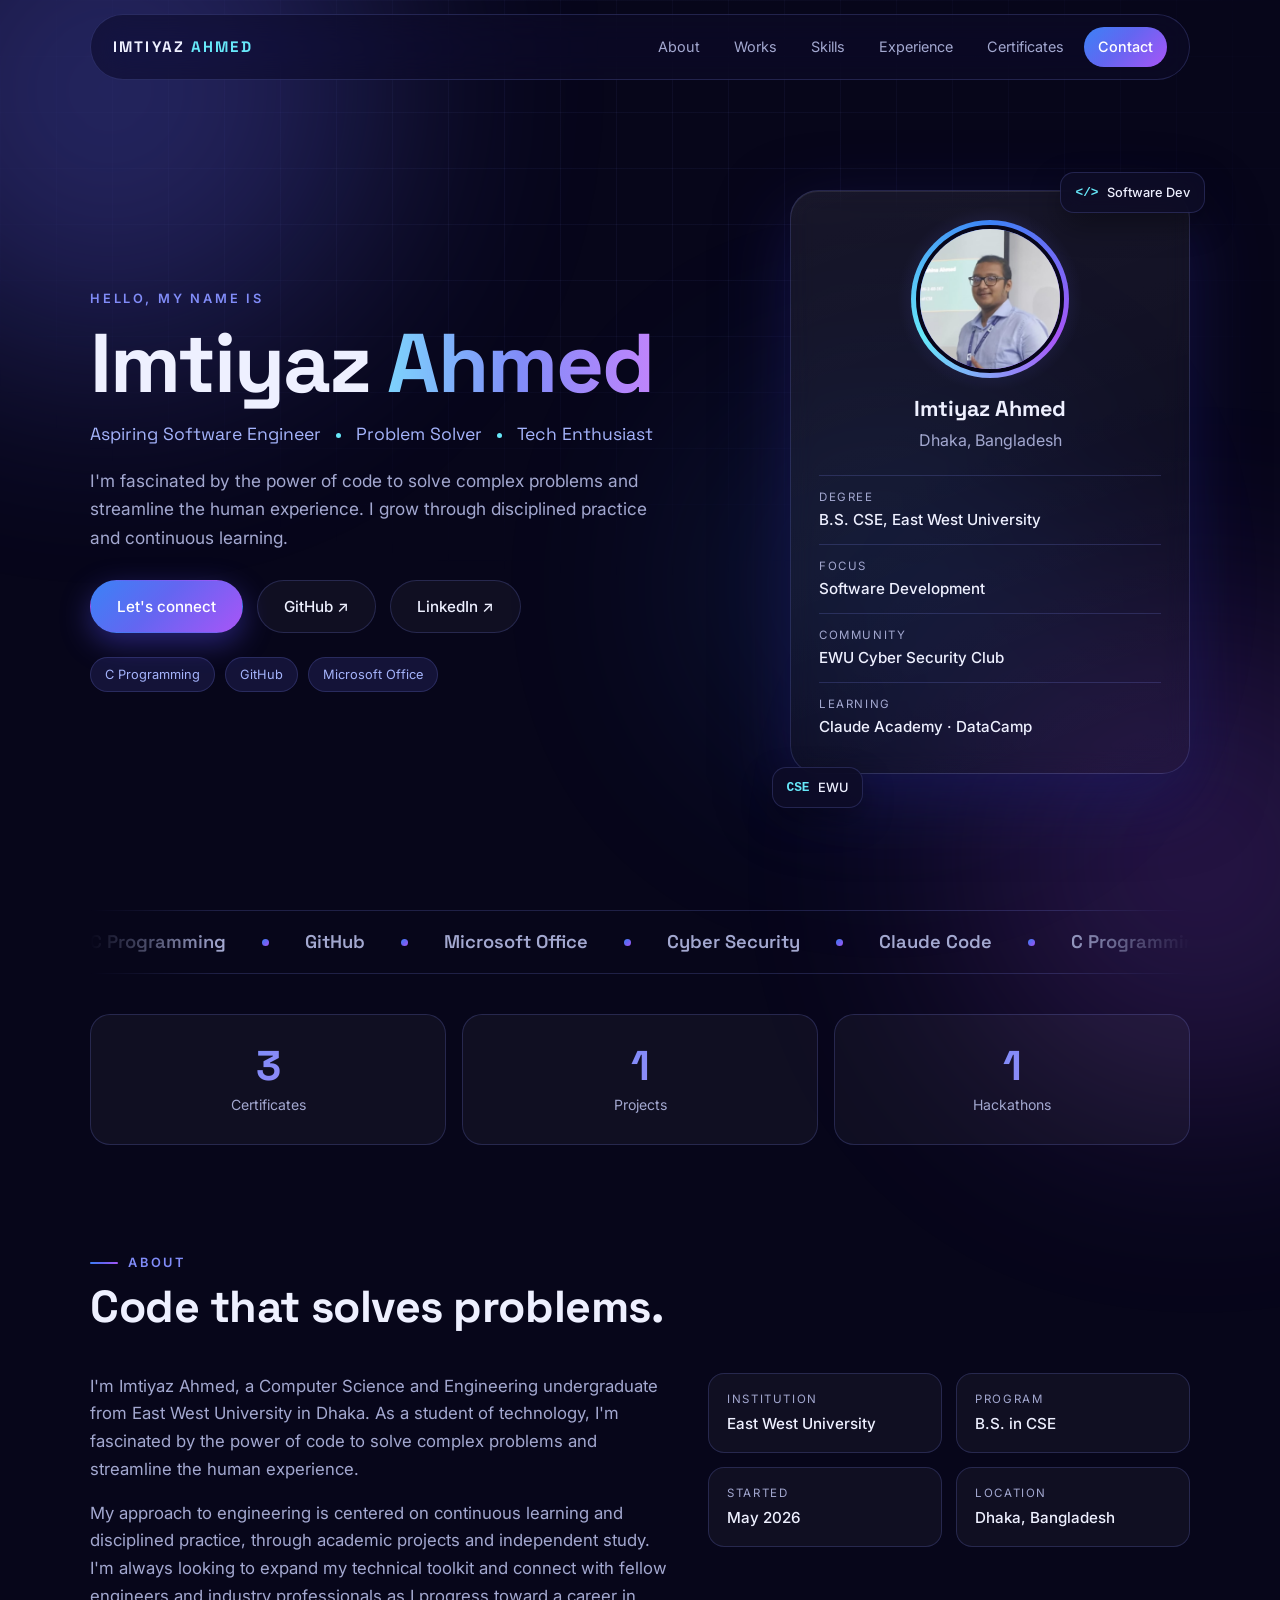
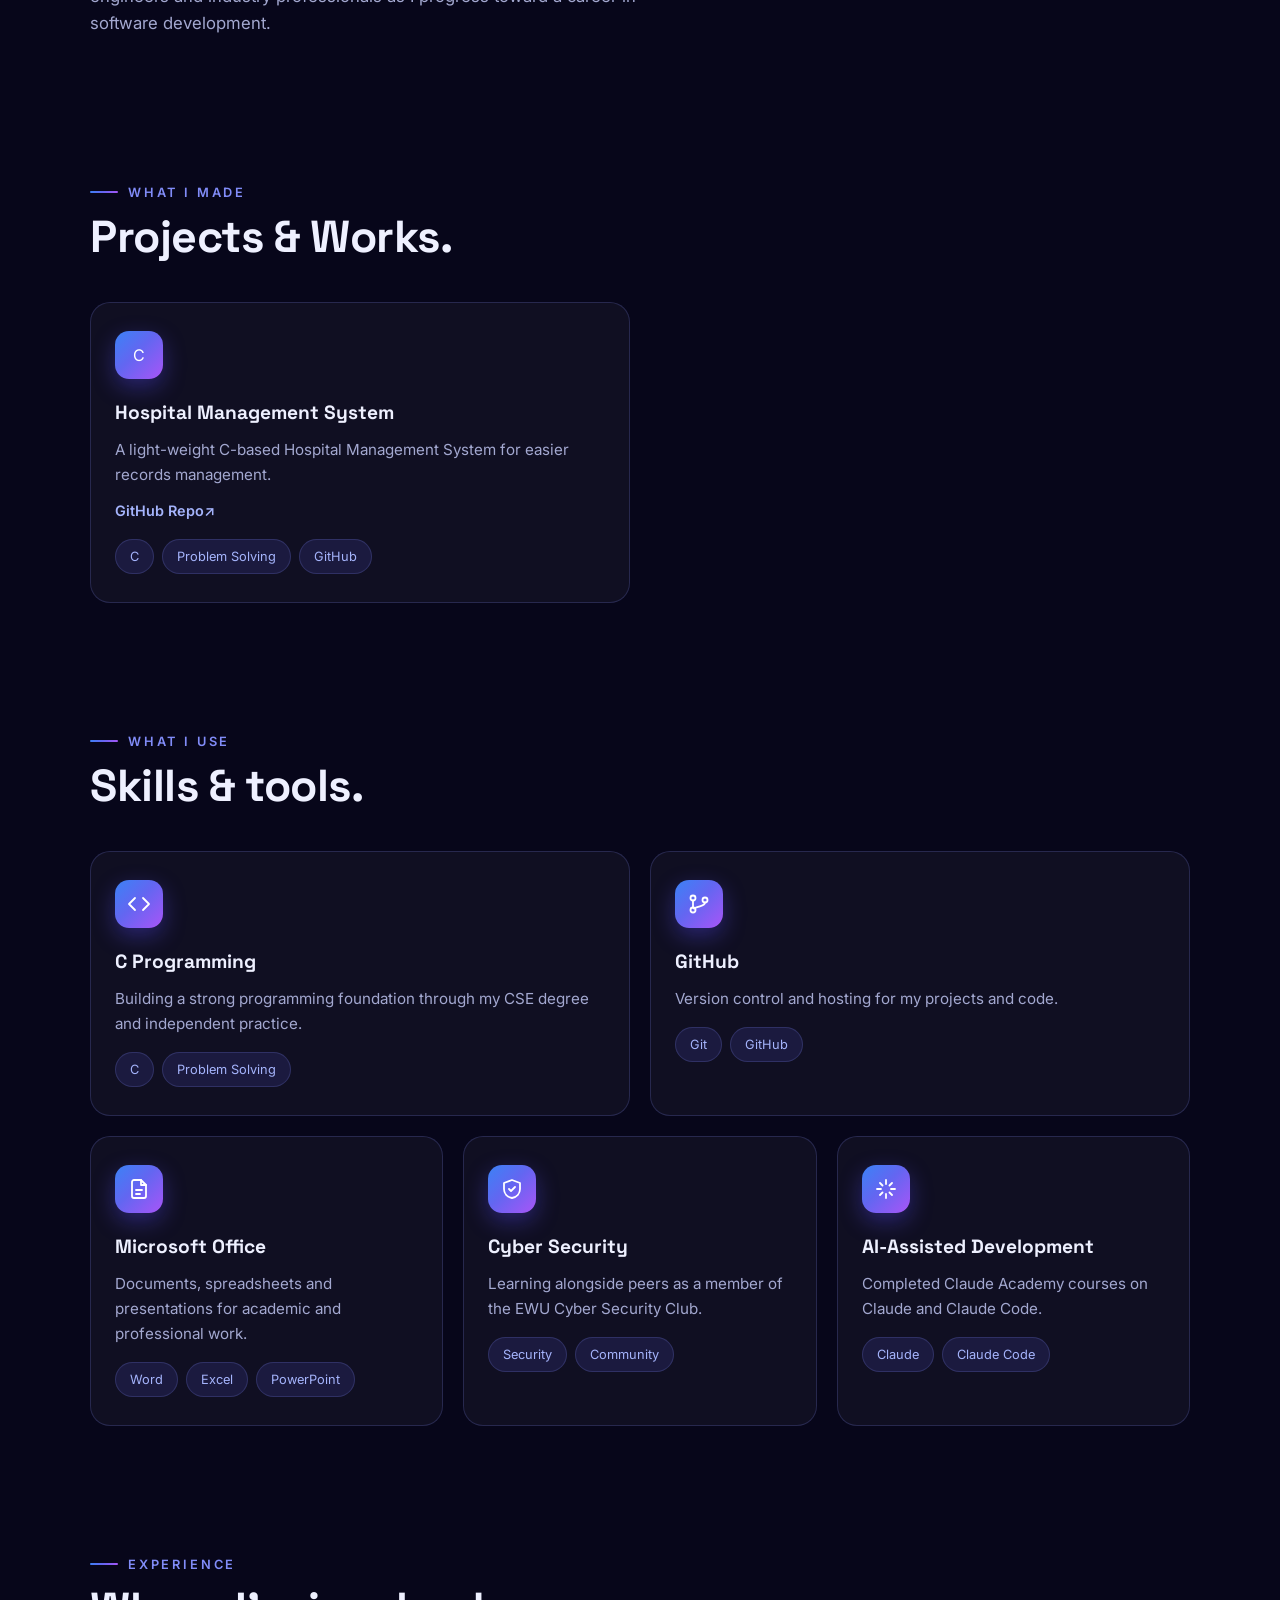
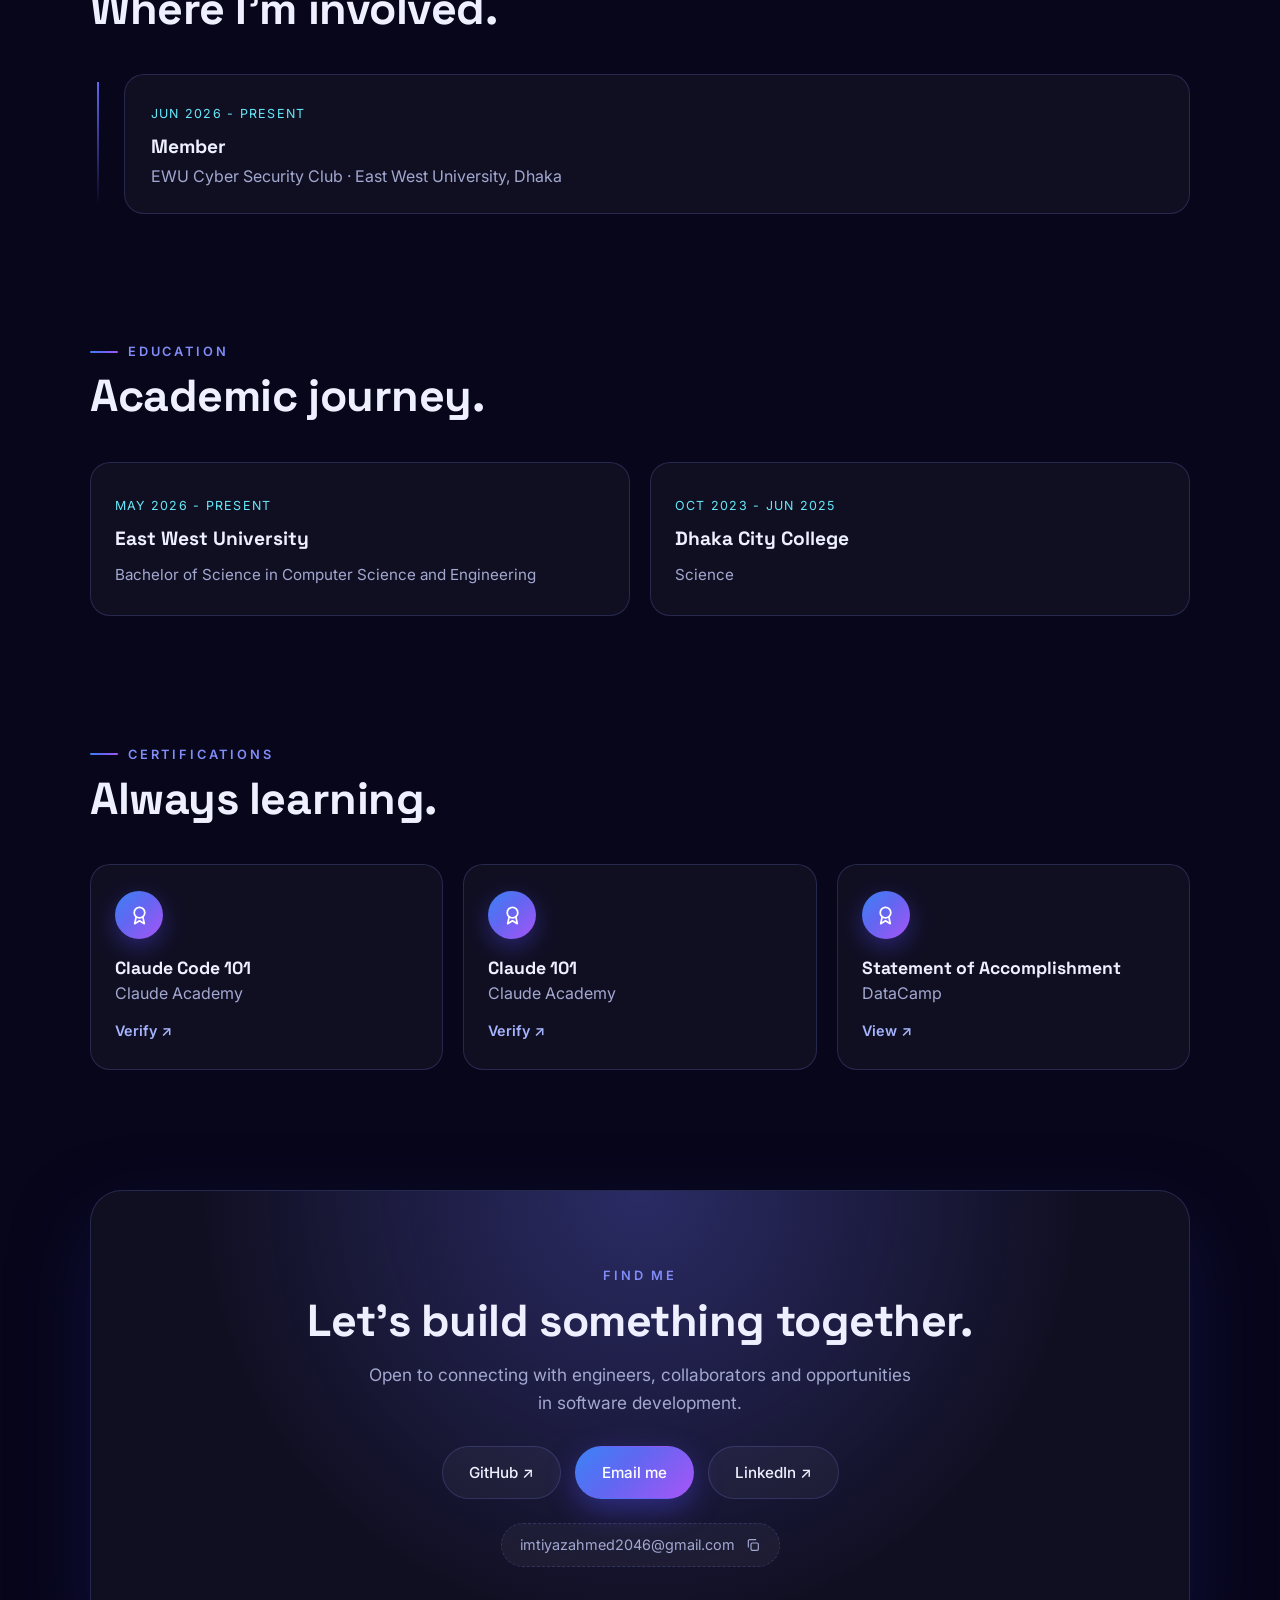
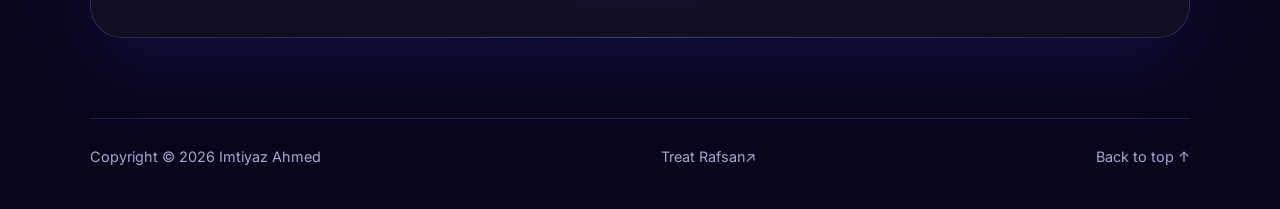
==== index.html @ cc8d0ec5 "Initial Commit" ====
<!DOCTYPE html>
<html lang="en">

<head>
  <meta charset="UTF-8">
  <meta name="viewport" content="width=device-width, initial-scale=1.0">
  <title>Imtiyaz Ahmed | Aspiring Software Engineer</title>
  <meta name="description"
    content="Imtiyaz Ahmed — CSE graduate from East West University, aspiring software engineer based in Dhaka, Bangladesh.">
  <meta name="theme-color" content="#07061a">
  <link rel="icon" href="assets/img/favicon.ico" sizes="any">
  <link rel="shortcut icon" href="assets/img/favicon.ico" type="image/x-icon">
  <link rel="preconnect" href="https://fonts.googleapis.com">
  <link rel="preconnect" href="https://fonts.gstatic.com" crossorigin>
  <link
    href="https://fonts.googleapis.com/css2?family=Inter:wght@400;500;600&family=Space+Grotesk:wght@500;600;700&display=swap"
    rel="stylesheet">
  <link rel="stylesheet" href="assets/css/style.css">
  <script>document.documentElement.classList.add('js')</script>
</head>

<body>
  <div class="scroll-progress" id="progress"></div>
  <div class="bg-grid"></div>
  <div class="bg-glow glow-1"></div>
  <div class="bg-glow glow-2"></div>
  <div class="bg-glow glow-3"></div>

  <header class="nav" id="nav">
    <a href="#home" class="brand">IMTIYAZ<span> AHMED</span></a>
    <nav class="nav-links" id="navLinks">
      <a href="#about">About</a>
      <a href="#works">Works</a>
      <a href="#skills">Skills</a>
      <a href="#experience">Experience</a>
      <!-- <a href="#education">Education</a> -->
      <a href="#certifications">Certificates</a>
      <a href="#contact" class="nav-cta">Contact</a>
    </nav>
    <button class="menu-btn" id="menuBtn" aria-label="Toggle menu" aria-expanded="false">
      <span></span><span></span><span></span>
    </button>
  </header>

  <main>
    <section class="hero" id="home">
      <div class="hero-text reveal">
        <p class="eyebrow">Hello, my name is</p>
        <h1>Imtiyaz <em>Ahmed</em></h1>
        <p class="role">Aspiring Software Engineer <span class="dot"></span> Problem Solver <span class="dot"></span>
          Tech Enthusiast</p>
        <p class="lead">I'm fascinated by the power of code to solve complex problems and streamline the human
          experience. I grow through disciplined practice and continuous learning.</p>
        <div class="hero-actions">
          <a href="#contact" class="btn btn-primary">Let's connect</a>
          <a href="https://github.com/imtiyazahmed10" target="_blank" rel="noopener" class="btn btn-ghost">GitHub ↗</a>
          <a href="https://www.linkedin.com/in/imtiyazahmed10/" target="_blank" rel="noopener"
            class="btn btn-ghost">LinkedIn ↗</a>
        </div>
        <div class="chips">
          <span>C Programming</span>
          <span>GitHub</span>
          <span>Microsoft Office</span>
        </div>
      </div>

      <div class="hero-visual reveal">
        <div class="float-badge fb-1"><span class="mono">&lt;/&gt;</span> Software Dev</div>
        <div class="float-badge fb-2"><span class="mono">CSE</span> EWU</div>
        <div class="hero-card tilt">
          <div class="avatar-wrap">
            <div class="avatar">
              <img src="assets/img/Dp.jpeg" alt="Portrait of Imtiyaz Ahmed" width="128" height="128">
              <span class="avatar-fallback">IA</span>
            </div>
          </div>
          <h3>Imtiyaz Ahmed</h3>
          <p class="muted">Dhaka, Bangladesh</p>
          <ul class="snapshot">
            <li><span>Degree</span><strong>B.S. CSE, East West University</strong></li>
            <li><span>Focus</span><strong>Software Development</strong></li>
            <li><span>Community</span><strong>EWU Cyber Security Club</strong></li>
            <li><span>Learning</span><strong>Claude Academy · DataCamp</strong></li>
          </ul>
        </div>
      </div>
    </section>

    <div class="marquee" aria-hidden="true">
      <div class="marquee-track">
        <span>C Programming</span><i></i><span>GitHub</span><i></i><span>Microsoft Office</span><i></i>
        <span>Cyber Security</span><i></i><span>Claude Code</span><i></i>
        <span>C Programming</span><i></i><span>GitHub</span><i></i><span>Microsoft Office</span><i></i>
        <span>Cyber Security</span><i></i><span>Claude Code</span><i></i>
      </div>
    </div>

    <section class="stats reveal">
      <div class="stat"><strong data-count="3">0</strong><span>Certificates</span></div>
      <div class="stat"><strong data-count="1">0</strong><span>Projects</span></div>
      <div class="stat"><strong data-count="1">0</strong><span>Hackathons</span></div>
    </section>

    <section class="section" id="about">
      <div class="section-head reveal">
        <p class="eyebrow">About</p>
        <h2>Code that solves problems.</h2>
      </div>
      <div class="about-grid">
        <div class="about-text reveal">
          <p>I'm Imtiyaz Ahmed, a Computer Science and Engineering undergraduate from East West University in Dhaka. As a
            student of technology, I'm fascinated by the power of code to solve complex problems and streamline the
            human experience.</p>
          <p>My approach to engineering is centered on continuous learning and disciplined practice, through academic
            projects and independent study. I'm always looking to expand my technical toolkit and connect with fellow
            engineers and industry professionals as I progress toward a career in software development.</p>
        </div>
        <div class="about-facts reveal">
          <div class="fact spot"><span>Institution</span><strong>East West University</strong></div>
          <div class="fact spot"><span>Program</span><strong>B.S. in CSE</strong></div>
          <div class="fact spot"><span>Started</span><strong>May 2026</strong></div>
          <div class="fact spot"><span>Location</span><strong>Dhaka, Bangladesh</strong></div>
        </div>
      </div>
    </section>

    <section class="section" id="works">
      <div class="section-head reveal">
        <p class="eyebrow">What I made</p>
        <h2>Projects &amp; Works.</h2>
      </div>
      <div class="bento">
        <article class="card spot reveal b-wide">
          <div class="icon">C</div>
          <h3>Hospital Management System</h3>
          <p>A light-weight C-based Hospital Management System for easier records management.</p>
          <p><a class="cert-link" href="https://github.com/imtiyazahmed10/Hospital-Management-System">GitHub Repo↗</a></p>
          <div class="tags"><span>C</span><span>Problem Solving</span><span>GitHub</span></div>
        </article>
      </div>
    </section>

    <section class="section" id="skills">
      <div class="section-head reveal">
        <p class="eyebrow">What I use</p>
        <h2>Skills &amp; tools.</h2>
      </div>
      <div class="bento">
        <article class="card spot reveal b-wide">
          <div class="icon"><svg viewBox="0 0 24 24" aria-hidden="true"><path d="m16 18 6-6-6-6M8 6l-6 6 6 6" /></svg></div>
          <h3>C Programming</h3>
          <p>Building a strong programming foundation through my CSE degree and independent practice.</p>
          <div class="tags"><span>C</span><span>Problem Solving</span></div>
        </article>
        <article class="card spot reveal b-wide">
          <div class="icon"><svg viewBox="0 0 24 24" aria-hidden="true"><circle cx="6" cy="6" r="2.5" /><circle cx="6" cy="18" r="2.5" /><circle cx="18" cy="8" r="2.5" /><path d="M6 8.5v7M18 10.5c0 4-6 3-11 6" /></svg></div>
          <h3>GitHub</h3>
          <p>Version control and hosting for my projects and code.</p>
          <div class="tags"><span>Git</span><span>GitHub</span></div>
        </article>
        <article class="card spot reveal b-third">
          <div class="icon"><svg viewBox="0 0 24 24" aria-hidden="true"><path d="M14 3H7a2 2 0 0 0-2 2v14a2 2 0 0 0 2 2h10a2 2 0 0 0 2-2V8z" /><path d="M14 3v5h5M9 13h6M9 17h4" /></svg></div>
          <h3>Microsoft Office</h3>
          <p>Documents, spreadsheets and presentations for academic and professional work.</p>
          <div class="tags"><span>Word</span><span>Excel</span><span>PowerPoint</span></div>
        </article>
        <article class="card spot reveal b-third">
          <div class="icon"><svg viewBox="0 0 24 24" aria-hidden="true"><path d="M12 3 4 6v6c0 4.5 3.2 8 8 9 4.8-1 8-4.5 8-9V6z" /><path d="m9 12 2 2 4-4" /></svg></div>
          <h3>Cyber Security</h3>
          <p>Learning alongside peers as a member of the EWU Cyber Security Club.</p>
          <div class="tags"><span>Security</span><span>Community</span></div>
        </article>
        <article class="card spot reveal b-third">
          <div class="icon"><svg viewBox="0 0 24 24" aria-hidden="true"><path d="M12 3v4M12 17v4M3 12h4M17 12h4M6 6l2.5 2.5M15.5 15.5 18 18M18 6l-2.5 2.5M8.5 15.5 6 18" /></svg></div>
          <h3>AI-Assisted Development</h3>
          <p>Completed Claude Academy courses on Claude and Claude Code.</p>
          <div class="tags"><span>Claude</span><span>Claude Code</span></div>
        </article>
      </div>
    </section>

    <section class="section" id="experience">
      <div class="section-head reveal">
        <p class="eyebrow">Experience</p>
        <h2>Where I'm involved.</h2>
      </div>
      <div class="timeline">
        <div class="t-item spot reveal">
          <span class="t-date">Jun 2026 - Present</span>
          <h3>Member</h3>
          <p class="muted">EWU Cyber Security Club · East West University, Dhaka</p>
        </div>
      </div>
    </section>

    <section class="section" id="education">
      <div class="section-head reveal">
        <p class="eyebrow">Education</p>
        <h2>Academic journey.</h2>
      </div>
      <div class="card-grid two">
        <article class="card spot reveal">
          <span class="t-date">May 2026 - Present</span>
          <h3>East West University</h3>
          <p>Bachelor of Science in Computer Science and Engineering</p>
        </article>
        <article class="card spot reveal">
          <span class="t-date">Oct 2023 - Jun 2025</span>
          <h3>Dhaka City College</h3>
          <p>Science</p>
        </article>
      </div>
    </section>

    <section class="section" id="certifications">
      <div class="section-head reveal">
        <p class="eyebrow">Certifications</p>
        <h2>Always learning.</h2>
      </div>
      <div class="cert-list">
        <div class="cert spot reveal">
          <span class="cert-mark"><svg viewBox="0 0 24 24" aria-hidden="true"><circle cx="12" cy="9" r="5.5" /><path d="m8.5 13.5-1.5 7 5-3 5 3-1.5-7" /></svg></span>
          <div>
            <h3>Claude Code 101</h3>
            <p class="muted">Claude Academy</p>
            <a class="cert-link" href="https://academy.claude.com/verify/05eb10b178289f9a8824fa734c247ae4"
              target="_blank" rel="noopener">Verify ↗</a>
          </div>
        </div>
        <div class="cert spot reveal">
          <span class="cert-mark"><svg viewBox="0 0 24 24" aria-hidden="true"><circle cx="12" cy="9" r="5.5" /><path d="m8.5 13.5-1.5 7 5-3 5 3-1.5-7" /></svg></span>
          <div>
            <h3>Claude 101</h3>
            <p class="muted">Claude Academy</p>
            <a class="cert-link" href="https://academy.claude.com/verify/900fd7bfbfd73f05d8895b8c44826413"
              target="_blank" rel="noopener">Verify ↗</a>
          </div>
        </div>
        <div class="cert spot reveal">
          <span class="cert-mark"><svg viewBox="0 0 24 24" aria-hidden="true"><circle cx="12" cy="9" r="5.5" /><path d="m8.5 13.5-1.5 7 5-3 5 3-1.5-7" /></svg></span>
          <div>
            <h3>Statement of Accomplishment</h3>
            <p class="muted">DataCamp</p>
            <a class="cert-link"
              href="https://www.datacamp.com/completed/statement-of-accomplishment/course/9c98f5c384408c1d8e331c2acebdb3940111448d"
              target="_blank" rel="noopener">View ↗</a>
          </div>
        </div>
      </div>
    </section>

    <section class="section contact" id="contact">
      <div class="contact-box reveal">
        <p class="eyebrow">Find me</p>
        <h2>Let's build something together.</h2>
        <p class="lead">Open to connecting with engineers, collaborators and opportunities in software development.</p>
        <div class="hero-actions center">
          <a href="https://github.com/imtiyazahmed10" target="_blank" rel="noopener" class="btn btn-ghost">GitHub ↗</a>
          <a href="mailto:imtiyazahmed2046@gmail.com" target="_blank" class="btn btn-primary">Email me</a>
          <a href="https://www.linkedin.com/in/imtiyazahmed10/" target="_blank" rel="noopener"
            class="btn btn-ghost">LinkedIn ↗</a>
        </div>
        <button class="copy-mail" id="copyMail" type="button" data-email="imtiyazahmed2046@gmail.com"
          aria-label="Copy email address">
          <span id="copyLabel">imtiyazahmed2046@gmail.com</span>
          <svg viewBox="0 0 24 24" aria-hidden="true"><rect x="9" y="9" width="11" height="11" rx="2" /><path d="M5 15V6a2 2 0 0 1 2-2h9" /></svg>
        </button>
      </div>
    </section>
  </main>

  <footer class="footer">
    <p>Copyright © <span id="year">2026</span> Imtiyaz Ahmed</p>
    <p><a href="https://mdrafsanjanee.vercel.app/" target="_blank">Treat Rafsan↗</a></p>
    <a href="#home" class="to-top">Back to top ↑</a>
  </footer>

  <script src="assets/js/script.js"></script>
</body>

</html>
---- assets/css/style.css ----
/* Change the color pallet in root */
:root {
  --bg: #07061a;
  --surface: rgba(255, 255, 255, 0.04);
  --surface-strong: rgba(255, 255, 255, 0.08);
  --border: rgba(129, 140, 248, 0.2);
  --grad-loop: linear-gradient(90deg, #7dd3fc 0%, #818cf8 25%, #c084fc 50%, #818cf8 75%, #7dd3fc 100%);
  --text: #eef0ff;
  --muted: #a3a8d0;
  --blue: #3b82f6;
  --indigo: #6366f1;
  --violet: #a855f7;
  --accent-soft: #a5b4fc;
  --accent: #818cf8;
  --cyan: #67e8f9;
  --grad: linear-gradient(135deg, #3b82f6 0%, #6366f1 45%, #a855f7 100%);
  --grad-text: linear-gradient(120deg, #7dd3fc 0%, #818cf8 45%, #c084fc 100%);
  --radius: 20px;
  --font-head: "Space Grotesk", system-ui, sans-serif;
  --font-body: "Inter", system-ui, sans-serif;
  color-scheme: dark;
}

*,
*::before,
*::after {
  box-sizing: border-box;
  margin: 0;
  padding: 0;
}

html {
  scroll-behavior: smooth;
  scroll-padding-top: 96px;
}

body {
  font-family: var(--font-body);
  background: var(--bg);
  color: var(--text);
  line-height: 1.65;
  overflow-x: hidden;
  -webkit-font-smoothing: antialiased;
}

a {
  color: inherit;
  text-decoration: none;
}

ul {
  list-style: none;
}

svg {
  fill: none;
  stroke: currentColor;
  stroke-width: 1.8;
  stroke-linecap: round;
  stroke-linejoin: round;
}

::selection {
  background: rgba(99, 102, 241, 0.45);
  color: #fff;
}

:focus-visible {
  outline: 2px solid var(--cyan);
  outline-offset: 3px;
  border-radius: 8px;
}

::-webkit-scrollbar {
  width: 10px;
}

::-webkit-scrollbar-track {
  background: var(--bg);
}

::-webkit-scrollbar-thumb {
  background: #26245a;
  border-radius: 10px;
  border: 2px solid var(--bg);
}

::-webkit-scrollbar-thumb:hover {
  background: var(--indigo);
}

/* Background */
.bg-glow {
  position: fixed;
  border-radius: 50%;
  filter: blur(120px);
  z-index: -2;
  pointer-events: none;
}

.glow-1 {
  width: 540px;
  height: 540px;
  background: var(--indigo);
  opacity: 0.32;
  top: -180px;
  left: -160px;
  animation: drift 18s ease-in-out infinite alternate;
}

.glow-2 {
  width: 480px;
  height: 480px;
  background: var(--violet);
  opacity: 0.2;
  bottom: -200px;
  right: -160px;
  animation: drift 22s ease-in-out infinite alternate-reverse;
}

.glow-3 {
  width: 360px;
  height: 360px;
  background: var(--blue);
  opacity: 0.14;
  top: 45%;
  left: 55%;
  animation: drift 26s ease-in-out infinite alternate;
}

@keyframes drift {
  to {
    transform: translate(60px, 40px) scale(1.12);
  }
}

.bg-grid {
  position: fixed;
  inset: 0;
  z-index: -1;
  pointer-events: none;
  background-image:
    linear-gradient(rgba(129, 140, 248, 0.06) 1px, transparent 1px),
    linear-gradient(90deg, rgba(129, 140, 248, 0.06) 1px, transparent 1px);
  background-size: 56px 56px;
  -webkit-mask-image: radial-gradient(ellipse 80% 60% at 50% 20%, #000 20%, transparent 75%);
  mask-image: radial-gradient(ellipse 80% 60% at 50% 20%, #000 20%, transparent 75%);
}

.scroll-progress {
  position: fixed;
  top: 0;
  left: 0;
  height: 3px;
  width: 100%;
  z-index: 60;
  background: var(--grad);
  transform-origin: 0 50%;
  transform: scaleX(0);
  box-shadow: 0 0 12px rgba(99, 102, 241, 0.8);
}

/* Nav (floating pill) */
.nav {
  position: fixed;
  top: 14px;
  left: 50%;
  transform: translateX(-50%);
  width: min(1100px, calc(100% - 28px));
  display: flex;
  align-items: center;
  justify-content: space-between;
  padding: 12px 22px;
  background: rgba(14, 12, 38, 0.62);
  backdrop-filter: blur(18px) saturate(140%);
  -webkit-backdrop-filter: blur(18px) saturate(140%);
  border: 1px solid var(--border);
  border-radius: 999px;
  z-index: 50;
  transition: box-shadow 0.3s, background 0.3s, top 0.3s;
}

.nav.scrolled {
  box-shadow: 0 10px 40px rgba(79, 70, 229, 0.3);
  background: rgba(10, 9, 30, 0.8);
}

.brand {
  font-family: var(--font-head);
  font-weight: 700;
  letter-spacing: 0.14em;
  font-size: 0.95rem;
}

.brand span {
  color: var(--cyan);
}

.nav-links {
  display: flex;
  align-items: center;
  gap: 6px;
}

.nav-links a {
  font-size: 0.9rem;
  color: var(--muted);
  padding: 8px 14px;
  border-radius: 999px;
  transition: color 0.2s, background 0.2s;
}

.nav-links a:hover,
.nav-links a.active {
  color: var(--text);
  background: var(--surface-strong);
}

.nav-links .nav-cta {
  background: var(--grad);
  color: #fff;
  font-weight: 500;
}

.nav-links .nav-cta:hover,
.nav-links .nav-cta.active {
  filter: brightness(1.12);
  background: var(--grad);
}

.menu-btn {
  display: none;
  background: none;
  border: 0;
  cursor: pointer;
  width: 36px;
  height: 36px;
  flex-direction: column;
  justify-content: center;
  gap: 5px;
  align-items: center;
}

.menu-btn span {
  width: 22px;
  height: 2px;
  background: var(--text);
  border-radius: 2px;
  transition: transform 0.3s, opacity 0.3s;
}

.menu-btn.open span:nth-child(1) {
  transform: translateY(7px) rotate(45deg);
}

.menu-btn.open span:nth-child(2) {
  opacity: 0;
}

.menu-btn.open span:nth-child(3) {
  transform: translateY(-7px) rotate(-45deg);
}

/* Layout */
main,
.footer {
  width: min(1100px, calc(100% - 40px));
  margin: 0 auto;
}

.section {
  padding: 90px 0 30px;
}

.section-head {
  margin-bottom: 40px;
}

.section-head h2,
.contact-box h2 {
  font-family: var(--font-head);
  font-size: clamp(1.9rem, 4vw, 2.8rem);
  line-height: 1.15;
  margin-top: 8px;
  letter-spacing: -0.01em;
}

.eyebrow {
  display: inline-flex;
  align-items: center;
  gap: 10px;
  font-size: 0.8rem;
  text-transform: uppercase;
  letter-spacing: 0.22em;
  color: var(--accent);
  font-weight: 600;
}

.section-head .eyebrow::before {
  content: "";
  width: 28px;
  height: 2px;
  border-radius: 2px;
  background: var(--grad);
}

.muted {
  color: var(--muted);
}

.lead {
  color: var(--muted);
  font-size: 1.08rem;
  max-width: 560px;
}

/* Spotlight (the mouse glow on hower) */
.spot {
  position: relative;
  overflow: hidden;
  isolation: isolate;
}

.spot::after {
  content: "";
  position: absolute;
  inset: 0;
  z-index: -1;
  pointer-events: none;
  opacity: 0;
  background: radial-gradient(360px circle at var(--mx, 50%) var(--my, 50%), rgba(129, 140, 248, 0.2), transparent 65%);
  transition: opacity 0.3s;
}

.spot:hover::after {
  opacity: 1;
}

/* Hero */
.hero {
  min-height: 100vh;
  display: grid;
  grid-template-columns: 1.3fr 0.8fr;
  gap: 50px;
  align-items: center;
  padding: 130px 0 50px;
}

.status {
  display: flex;
  width: fit-content;
  align-items: center;
  gap: 10px;
  font-size: 0.82rem;
  color: var(--accent-soft);
  padding: 6px 14px;
  border-radius: 999px;
  background: rgba(99, 102, 241, 0.12);
  border: 1px solid var(--border);
  margin-bottom: 22px;
}

.hero h1 {
  font-family: var(--font-head);
  font-size: clamp(2.8rem, 7vw, 5.2rem);
  line-height: 1.02;
  margin: 12px 0 14px;
  letter-spacing: -0.025em;
}

.hero h1 em {
  font-style: normal;
  background: var(--grad-loop);
  background-size: 200% auto;
  background-repeat: repeat-x;
  background-size: 200% auto;
  -webkit-background-clip: text;
  background-clip: text;
  color: transparent;
  animation: shine 6s linear infinite;
}

@keyframes shine {
  from {
    background-position: 0% center;
  }

  to {
    background-position: 200% center;
  }
}

.role {
  font-family: var(--font-head);
  font-size: 1.1rem;
  color: var(--accent-soft);
  margin-bottom: 18px;
}

.dot {
  display: inline-block;
  width: 5px;
  height: 5px;
  border-radius: 50%;
  background: var(--cyan);
  margin: 0 10px;
  vertical-align: middle;
}

.hero-actions {
  display: flex;
  flex-wrap: wrap;
  gap: 14px;
  margin: 28px 0 24px;
}

.hero-actions.center {
  justify-content: center;
}

.btn {
  display: inline-block;
  border: 1px solid transparent;
  padding: 13px 26px;
  border-radius: 999px;
  font-weight: 500;
  font-size: 0.95rem;
  transition: transform 0.25s, box-shadow 0.25s, background 0.25s, border-color 0.25s;
}

.btn:hover {
  transform: translateY(-3px);
}

.btn-primary {
  background: var(--grad);
  color: #fff;
  box-shadow: 0 10px 30px rgba(79, 70, 229, 0.45);
}

.btn-primary:hover {
  box-shadow: 0 14px 40px rgba(124, 58, 237, 0.6);
}

.btn-ghost {
  border: 1px solid var(--border);
  background: var(--surface);
}

.btn-ghost:hover {
  background: var(--surface-strong);
  border-color: var(--accent);
}

.chips {
  display: flex;
  flex-wrap: wrap;
  gap: 10px;
}

.chips span,
.tags span {
  font-size: 0.8rem;
  padding: 6px 14px;
  border-radius: 999px;
  background: rgba(99, 102, 241, 0.14);
  border: 1px solid var(--border);
  color: var(--accent-soft);
}

/* hero visual */
.hero-visual {
  position: relative;
  padding: 18px 0 34px;
}

.hero-card {
  position: relative;
  background: linear-gradient(160deg, rgba(255, 255, 255, 0.07), rgba(255, 255, 255, 0.02));
  border: 1px solid var(--border);
  border-radius: 28px;
  padding: 34px 28px;
  text-align: center;
  backdrop-filter: blur(12px);
  -webkit-backdrop-filter: blur(12px);
  box-shadow: 0 24px 70px rgba(30, 27, 110, 0.5), inset 0 1px 0 rgba(255, 255, 255, 0.08);
  transition: transform 0.2s ease-out;
  will-change: transform;
}

.avatar-wrap {
  position: relative;
  width: 148px;
  height: 148px;
  margin: 0 auto 18px;
  animation: float 5s ease-in-out infinite;
}

.avatar-wrap::before {
  content: "";
  position: absolute;
  inset: -5px;
  border-radius: 50%;
  background: conic-gradient(from 0deg, #3b82f6, #a855f7, #67e8f9, #3b82f6);
  animation: spin 7s linear infinite;
  filter: blur(0.5px);
}

.avatar-wrap::after {
  content: "";
  position: absolute;
  inset: -22px;
  border-radius: 50%;
  background: radial-gradient(circle, rgba(99, 102, 241, 0.45), transparent 68%);
  z-index: -1;
}

.avatar {
  position: relative;
  width: 100%;
  height: 100%;
  border-radius: 50%;
  overflow: hidden;
  border: 4px solid var(--bg);
  background: var(--grad);
  display: grid;
  place-items: center;
  font-family: var(--font-head);
  font-size: 2.6rem;
  font-weight: 700;
}

.avatar img {
  position: absolute;
  inset: 0;
  width: 100%;
  height: 100%;
  object-fit: cover;
  display: block;
}

.avatar-fallback {
  display: none;
}

.avatar.no-photo img {
  display: none;
}

.avatar.no-photo .avatar-fallback {
  display: block;
}

@keyframes float {

  0%,
  100% {
    transform: translateY(0);
  }

  50% {
    transform: translateY(-8px);
  }
}

@keyframes spin {
  to {
    transform: rotate(360deg);
  }
}

.hero-card h3 {
  font-family: var(--font-head);
  font-size: 1.35rem;
}

.snapshot {
  margin-top: 22px;
  text-align: left;
  display: grid;
  gap: 12px;
}

.snapshot li {
  display: flex;
  flex-direction: column;
  padding-top: 12px;
  border-top: 1px solid var(--border);
}

.snapshot span,
.fact span {
  font-size: 0.72rem;
  text-transform: uppercase;
  letter-spacing: 0.14em;
  color: var(--muted);
}

.snapshot strong,
.fact strong {
  font-weight: 500;
  font-size: 0.95rem;
}

.float-badge {
  position: absolute;
  z-index: 2;
  display: flex;
  align-items: center;
  gap: 8px;
  padding: 9px 14px;
  border-radius: 14px;
  font-size: 0.8rem;
  font-weight: 500;
  background: rgba(14, 12, 38, 0.85);
  border: 1px solid var(--border);
  backdrop-filter: blur(10px);
  -webkit-backdrop-filter: blur(10px);
  box-shadow: 0 12px 30px rgba(0, 0, 0, 0.35);
}

.float-badge .mono {
  font-family: ui-monospace, "SF Mono", Menlo, Consolas, monospace;
  color: var(--cyan);
  font-weight: 600;
}

.fb-1 {
  top: 0;
  right: -14px;
  animation: float 6s ease-in-out infinite;
}

.fb-2 {
  bottom: 0;
  left: -18px;
  animation: float 7s ease-in-out infinite reverse;
}

/* ---------- Marquee ---------- */
.marquee {
  overflow: hidden;
  margin: 10px 0 30px;
  padding: 16px 0;
  border-block: 1px solid var(--border);
  -webkit-mask-image: linear-gradient(90deg, transparent, #000 12%, #000 88%, transparent);
  mask-image: linear-gradient(90deg, transparent, #000 12%, #000 88%, transparent);
}

.marquee-track {
  display: flex;
  align-items: center;
  gap: 36px;
  width: max-content;
  animation: scroll 32s linear infinite;
}

.marquee-track span {
  font-family: var(--font-head);
  font-size: 1.15rem;
  font-weight: 600;
  color: var(--muted);
  white-space: nowrap;
}

.marquee-track i {
  width: 7px;
  height: 7px;
  border-radius: 50%;
  background: var(--grad);
  flex-shrink: 0;
}

@keyframes scroll {
  to {
    transform: translateX(-50%);
  }
}

/* ---------- Stats ---------- */
.stats {
  display: grid;
  grid-template-columns: repeat(3, 1fr);
  gap: 16px;
  padding: 10px 0;
}

.stat {
  background: var(--surface);
  border: 1px solid var(--border);
  border-radius: var(--radius);
  padding: 26px 18px;
  text-align: center;
  transition: transform 0.3s, border-color 0.3s;
}

.stat:hover {
  transform: translateY(-4px);
  border-color: var(--accent);
}

.stat strong {
  display: block;
  font-family: var(--font-head);
  font-size: 2.6rem;
  line-height: 1.2;
  background: var(--grad-text);
  -webkit-background-clip: text;
  background-clip: text;
  color: transparent;
}

.stat span {
  color: var(--muted);
  font-size: 0.88rem;
}

/* ---------- About ---------- */
.about-grid {
  display: grid;
  grid-template-columns: 1.2fr 1fr;
  gap: 40px;
  align-items: start;
}

.about-text p {
  color: var(--muted);
  font-size: 1.05rem;
  margin-bottom: 16px;
}

.about-facts {
  display: grid;
  grid-template-columns: 1fr 1fr;
  gap: 14px;
}

.fact {
  background: var(--surface);
  border: 1px solid var(--border);
  border-radius: 16px;
  padding: 16px 18px;
  display: flex;
  flex-direction: column;
  gap: 2px;
  transition: border-color 0.3s, transform 0.3s;
}

.fact:hover {
  border-color: var(--accent);
  transform: translateY(-3px);
}

/* ---------- Cards / Bento ---------- */
.card {
  background: var(--surface);
  border: 1px solid var(--border);
  border-radius: var(--radius);
  padding: 28px 24px;
  transition: transform 0.3s, border-color 0.3s, box-shadow 0.3s;
}

.card:hover {
  transform: translateY(-6px);
  border-color: var(--accent);
  box-shadow: 0 18px 50px rgba(79, 70, 229, 0.28);
}

.bento {
  display: grid;
  grid-template-columns: repeat(6, 1fr);
  gap: 20px;
}

.b-wide {
  grid-column: span 3;
}

.b-third {
  grid-column: span 2;
}

.card-grid {
  display: grid;
  grid-template-columns: repeat(2, 1fr);
  gap: 20px;
}

.icon {
  width: 48px;
  height: 48px;
  border-radius: 14px;
  background: var(--grad);
  display: grid;
  place-items: center;
  margin-bottom: 18px;
  box-shadow: 0 8px 22px rgba(79, 70, 229, 0.4);
  color: #fff;
}

.icon svg {
  width: 24px;
  height: 24px;
}

.card h3 {
  font-family: var(--font-head);
  font-size: 1.2rem;
  margin-bottom: 8px;
}

.card p {
  color: var(--muted);
  font-size: 0.95rem;
}

.tags {
  display: flex;
  flex-wrap: wrap;
  gap: 8px;
  margin-top: 16px;
}

/* ---------- Timeline ---------- */
.timeline {
  position: relative;
  padding-left: 34px;
  display: grid;
  gap: 22px;
}

.timeline::before {
  content: "";
  position: absolute;
  left: 7px;
  top: 8px;
  bottom: 8px;
  width: 2px;
  background: linear-gradient(to bottom, var(--indigo), transparent);
}

.t-item {
  background: var(--surface);
  border: 1px solid var(--border);
  border-radius: var(--radius);
  padding: 24px 26px;
  transition: border-color 0.3s, transform 0.3s;
}

.t-item:hover {
  border-color: var(--accent);
  transform: translateX(4px);
}

.t-item::before {
  content: "";
  position: absolute;
  left: -34px;
  top: 30px;
  width: 16px;
  height: 16px;
  border-radius: 50%;
  background: var(--bg);
  border: 3px solid var(--indigo);
  box-shadow: 0 0 14px var(--indigo);
}

.t-date {
  display: inline-block;
  font-size: 0.78rem;
  letter-spacing: 0.1em;
  text-transform: uppercase;
  color: var(--cyan);
  margin-bottom: 6px;
}

.t-item h3 {
  font-family: var(--font-head);
  font-size: 1.2rem;
}

/* ---------- Certs ---------- */
.cert-list {
  display: grid;
  grid-template-columns: repeat(3, 1fr);
  gap: 20px;
}

.cert {
  display: flex;
  flex-direction: column;
  align-items: flex-start;
  gap: 18px;
  background: var(--surface);
  border: 1px solid var(--border);
  border-radius: var(--radius);
  padding: 26px 24px;
  transition: border-color 0.3s, transform 0.3s, box-shadow 0.3s;
}

.cert:hover {
  border-color: var(--accent);
  transform: translateY(-5px);
  box-shadow: 0 18px 50px rgba(79, 70, 229, 0.25);
}

.cert-mark {
  width: 48px;
  height: 48px;
  flex-shrink: 0;
  border-radius: 50%;
  background: var(--grad);
  display: grid;
  place-items: center;
  color: #fff;
  box-shadow: 0 8px 22px rgba(79, 70, 229, 0.4);
}

.cert-mark svg {
  width: 23px;
  height: 23px;
}

.cert h3 {
  font-family: var(--font-head);
  font-size: 1.1rem;
  line-height: 1.3;
}

.cert-link {
  display: inline-block;
  margin-top: 12px;
  font-size: 0.9rem;
  font-weight: 600;
  color: var(--accent-soft);
  transition: color 0.2s, transform 0.2s;
}

.cert-link:hover {
  color: var(--cyan);
  transform: translateX(3px);
}

/* ---------- Contact ---------- */
.contact {
  padding-bottom: 80px;
}

.contact-box {
  text-align: center;
  padding: 70px 28px;
  border-radius: 32px;
  border: 1px solid var(--border);
  background: radial-gradient(circle at 50% 0%, rgba(99, 102, 241, 0.32), transparent 62%), var(--surface);
  box-shadow: 0 30px 80px rgba(30, 27, 110, 0.4);
}

.contact-box .eyebrow {
  justify-content: center;
}

.contact-box .lead {
  margin: 14px auto 0;
}

.copy-mail {
  display: inline-flex;
  align-items: center;
  gap: 10px;
  cursor: pointer;
  font: inherit;
  font-size: 0.9rem;
  color: var(--muted);
  background: var(--surface);
  border: 1px dashed var(--border);
  border-radius: 999px;
  padding: 9px 18px;
  transition: color 0.2s, border-color 0.2s;
}

.copy-mail:hover {
  color: var(--text);
  border-color: var(--accent);
}

.copy-mail svg {
  width: 16px;
  height: 16px;
}

.copy-mail.copied {
  color: #34d399;
  border-color: #34d399;
}

/* ---------- Footer ---------- */
.footer {
  display: flex;
  justify-content: space-between;
  flex-wrap: wrap;
  gap: 10px;
  padding: 26px 0 40px;
  border-top: 1px solid var(--border);
  color: var(--muted);
  font-size: 0.9rem;
}

.to-top {
  transition: color 0.2s;
}

.to-top:hover {
  color: var(--accent-soft);
}

/* ---------- Reveal ---------- */
.js .reveal {
  opacity: 0;
  transform: translateY(26px);
  transition: opacity 0.7s ease, transform 0.7s ease;
}

.js .reveal.visible {
  opacity: 1;
  transform: none;
}

/* ---------- Responsive ---------- */
@media (max-width: 900px) {
  .hero {
    grid-template-columns: 1fr;
    padding-top: 120px;
    min-height: auto;
  }

  .hero-visual {
    max-width: 420px;
  }

  .about-grid {
    grid-template-columns: 1fr;
  }

  .bento {
    grid-template-columns: repeat(2, 1fr);
  }

  .b-wide,
  .b-third {
    grid-column: span 1;
  }

  .cert-list {
    grid-template-columns: repeat(2, 1fr);
  }
}

@media (max-width: 700px) {
  .menu-btn {
    display: flex;
  }

  .nav {
    border-radius: 24px;
    flex-wrap: wrap;
  }

  .nav-links {
    display: none;
    flex-direction: column;
    align-items: stretch;
    width: 100%;
    padding-top: 12px;
  }

  .nav-links.open {
    display: flex;
  }

  .nav-links a {
    text-align: center;
  }

  .bento,
  .card-grid,
  .cert-list,
  .stats {
    grid-template-columns: 1fr;
  }

  .about-facts {
    grid-template-columns: 1fr;
  }

  .fb-1 {
    right: 4px;
  }

  .fb-2 {
    left: 4px;
  }

  .section {
    padding-top: 70px;
  }
}

@media (prefers-reduced-motion: reduce) {
  * {
    animation: none !important;
    transition: none !important;
  }

  .js .reveal {
    opacity: 1;
    transform: none;
  }

  html {
    scroll-behavior: auto;
  }
}

.hero-text .eyebrow {
  display: flex;
}
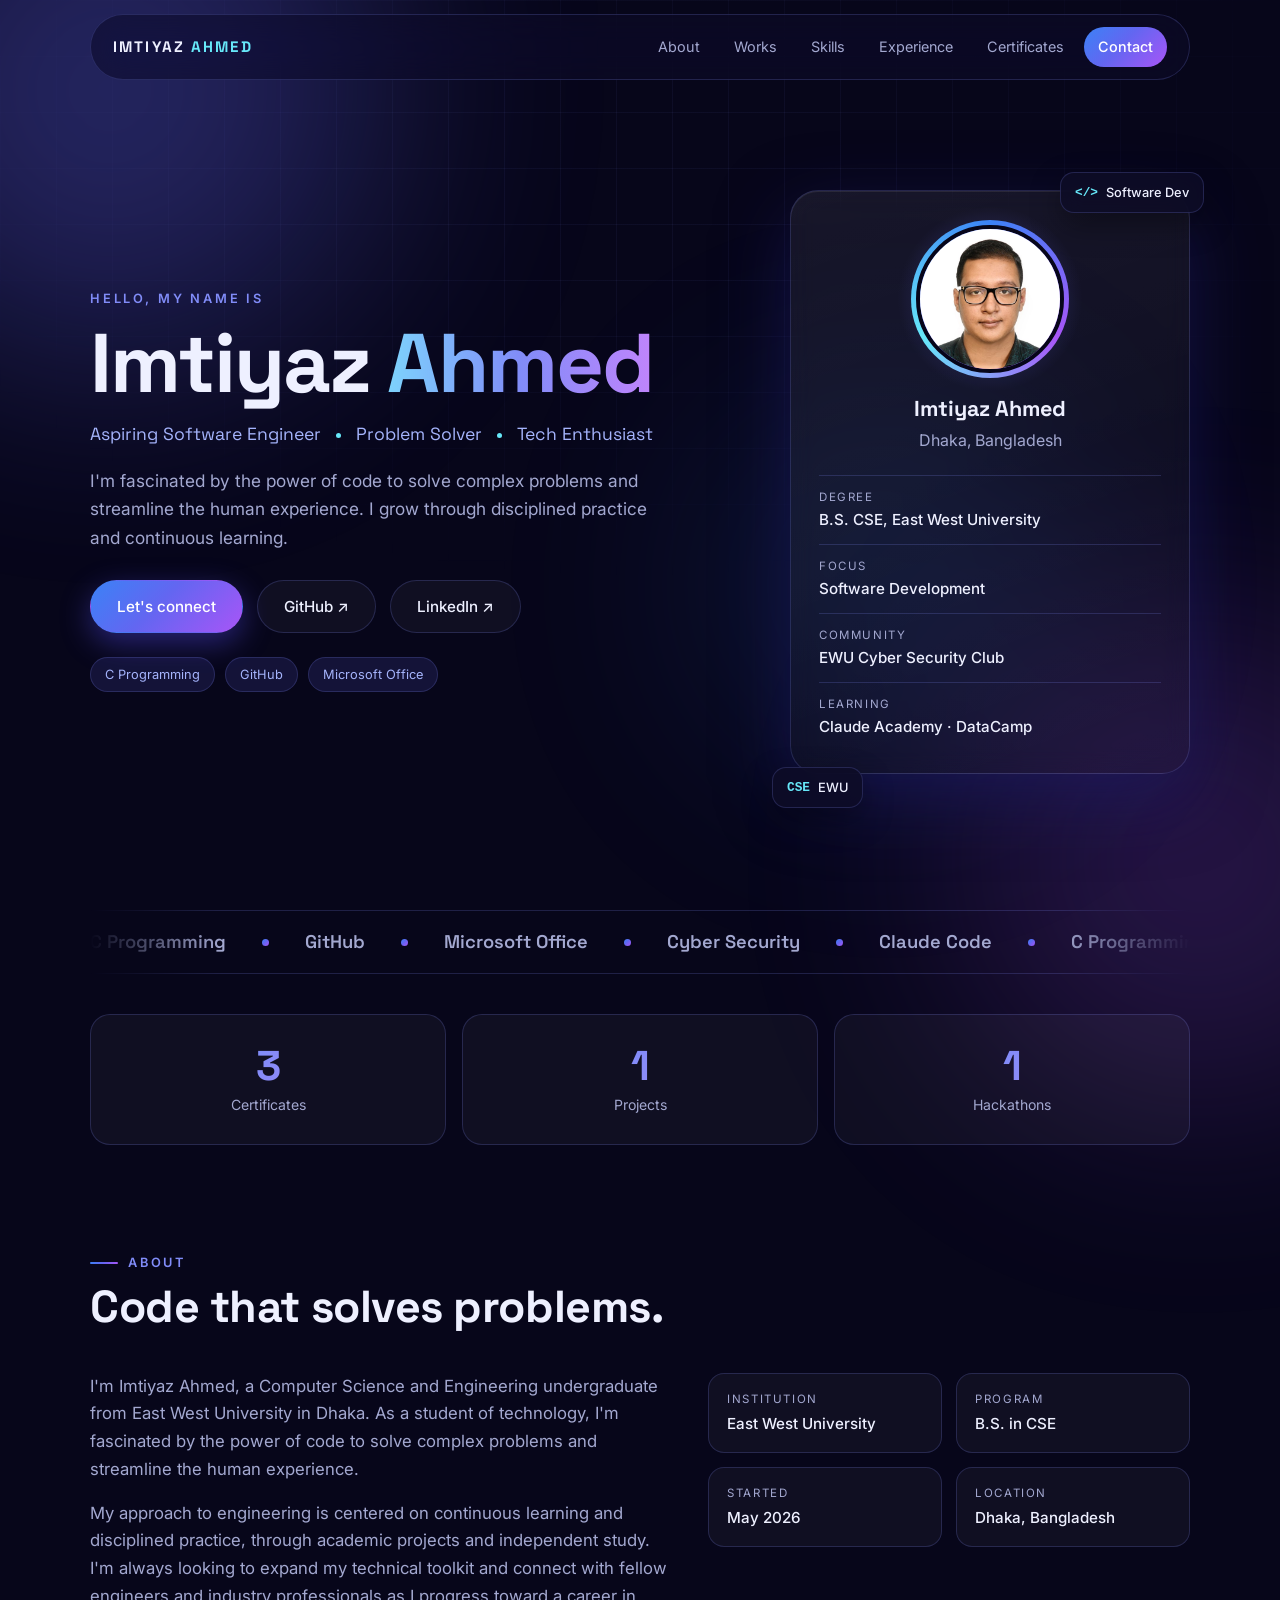
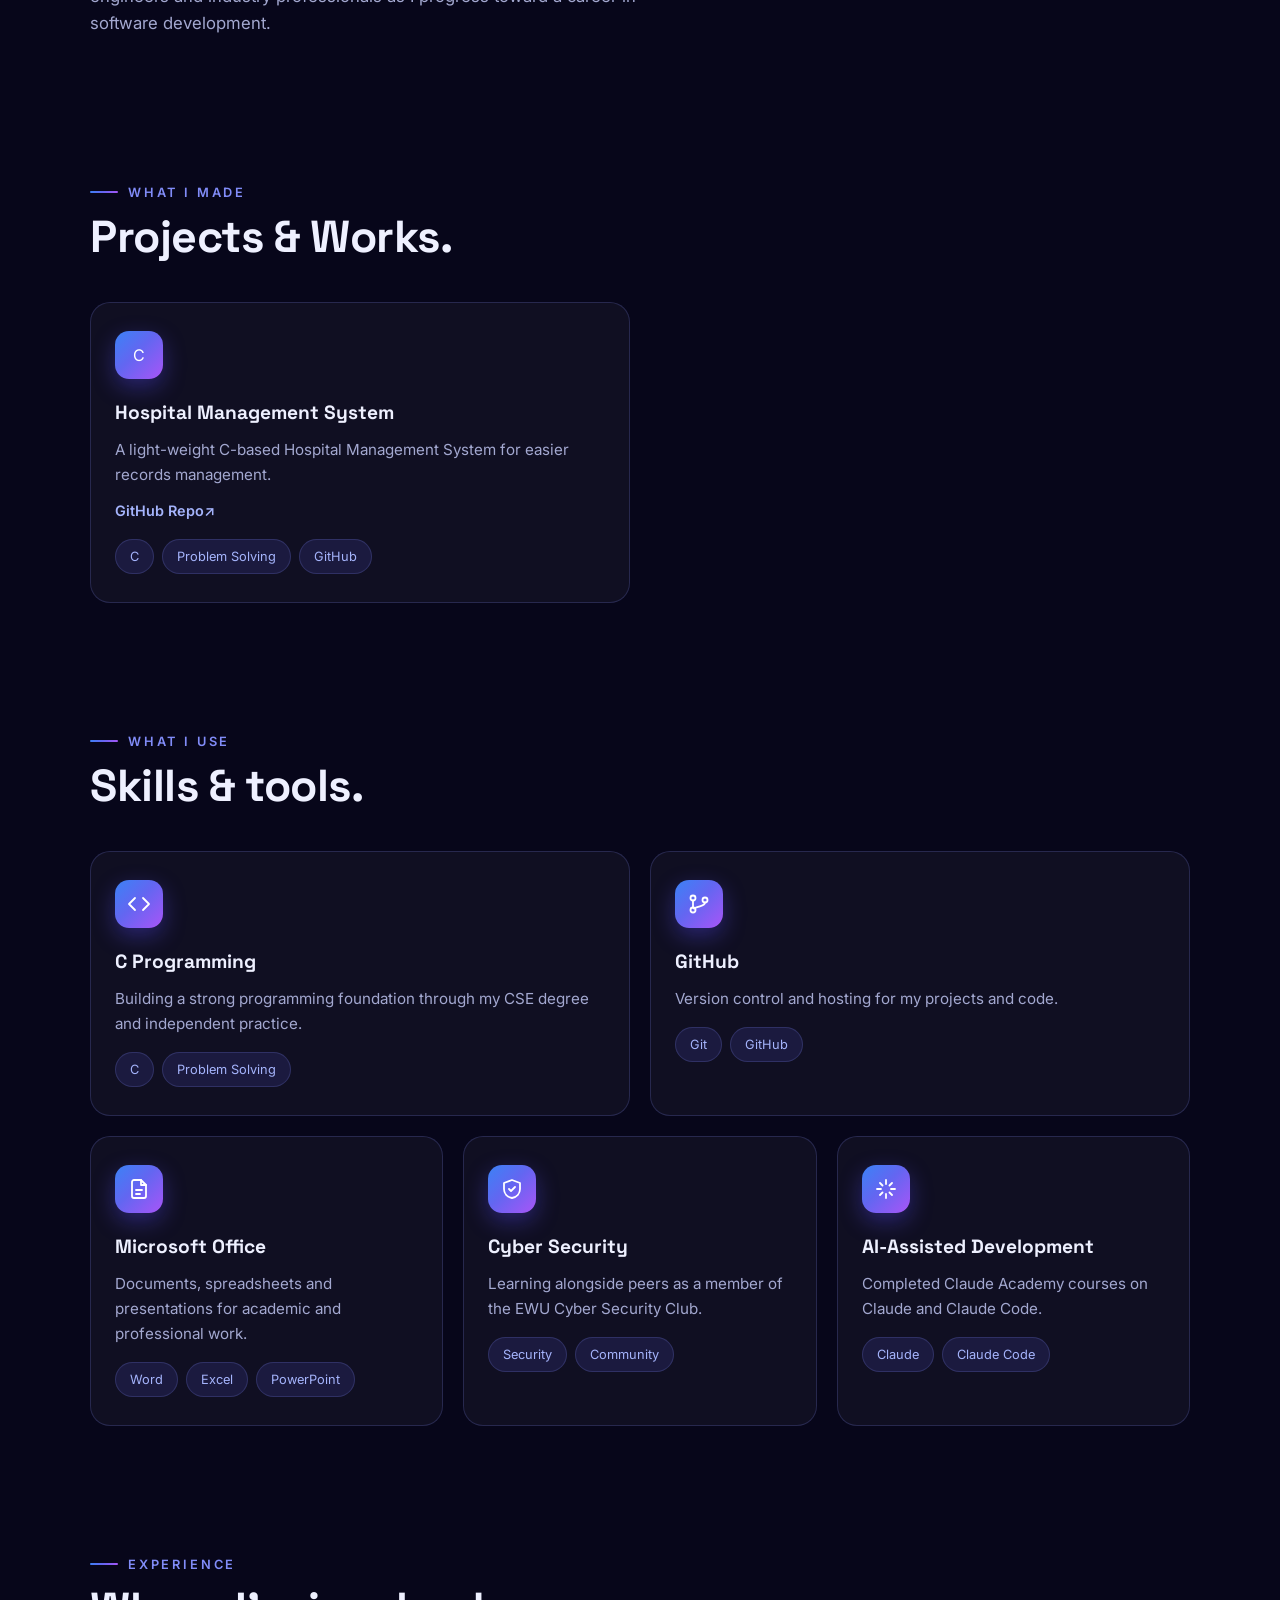
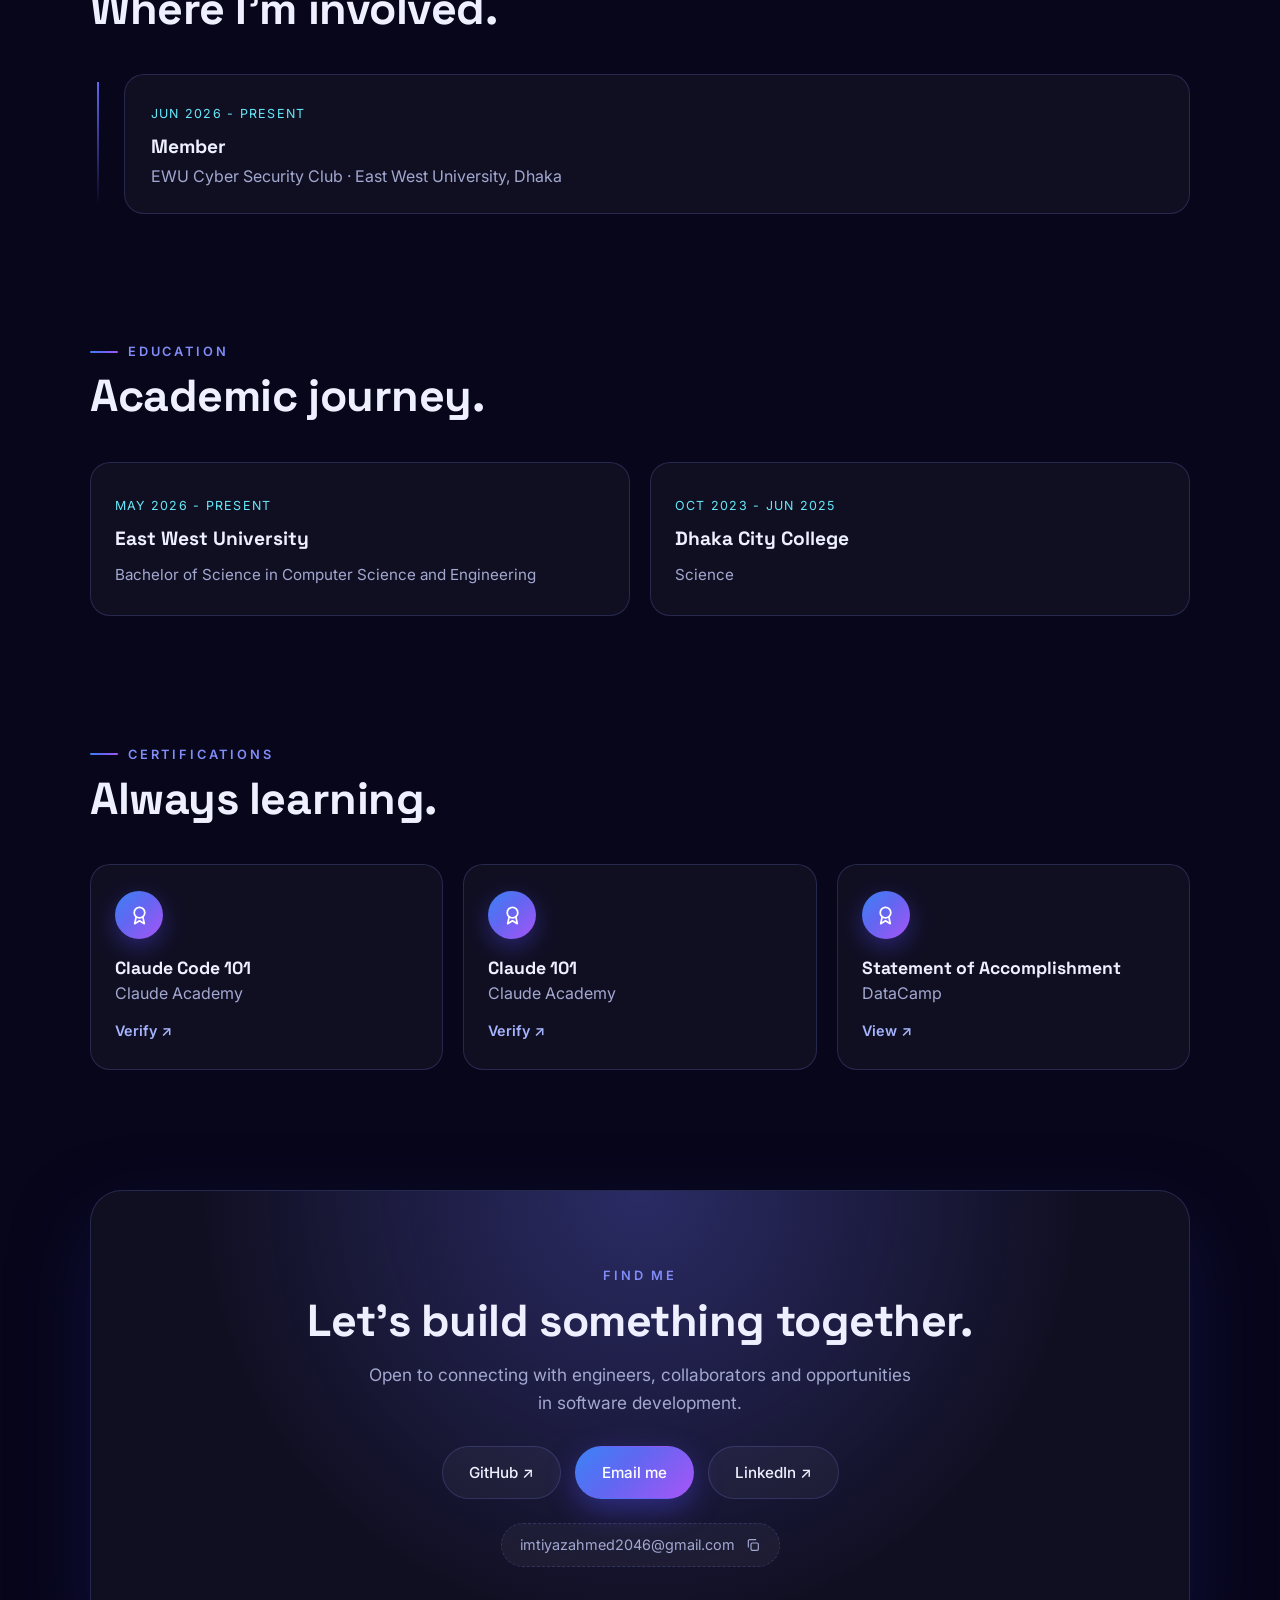
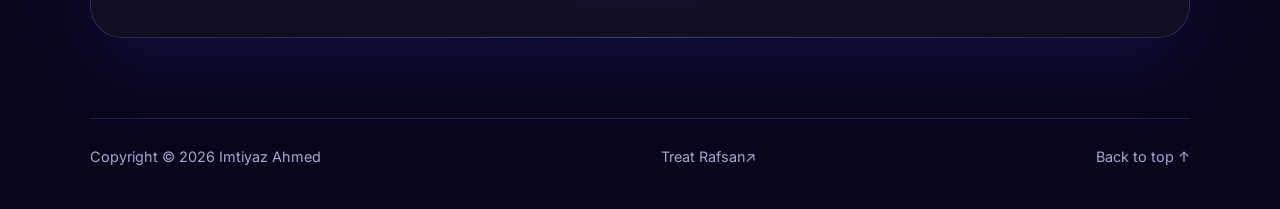
==== commit 6183f369: "Add Google site verification meta tag Added Google site verification meta tag to the head section." ====
--- a/index.html
+++ b/index.html
@@ -16,7 +16,8 @@
     href="https://fonts.googleapis.com/css2?family=Inter:wght@400;500;600&family=Space+Grotesk:wght@500;600;700&display=swap"
     rel="stylesheet">
   <link rel="stylesheet" href="assets/css/style.css">
-  <script>document.documentElement.classList.add('js')</script>
+  <script>document.documentElement.classList.add('js')</script
+  <meta name="google-site-verification" content="IuLFYRWtzmemdU5rGURa3-OxoH3xsikFUMr1LPFn55g" />
 </head>
 
 <body>
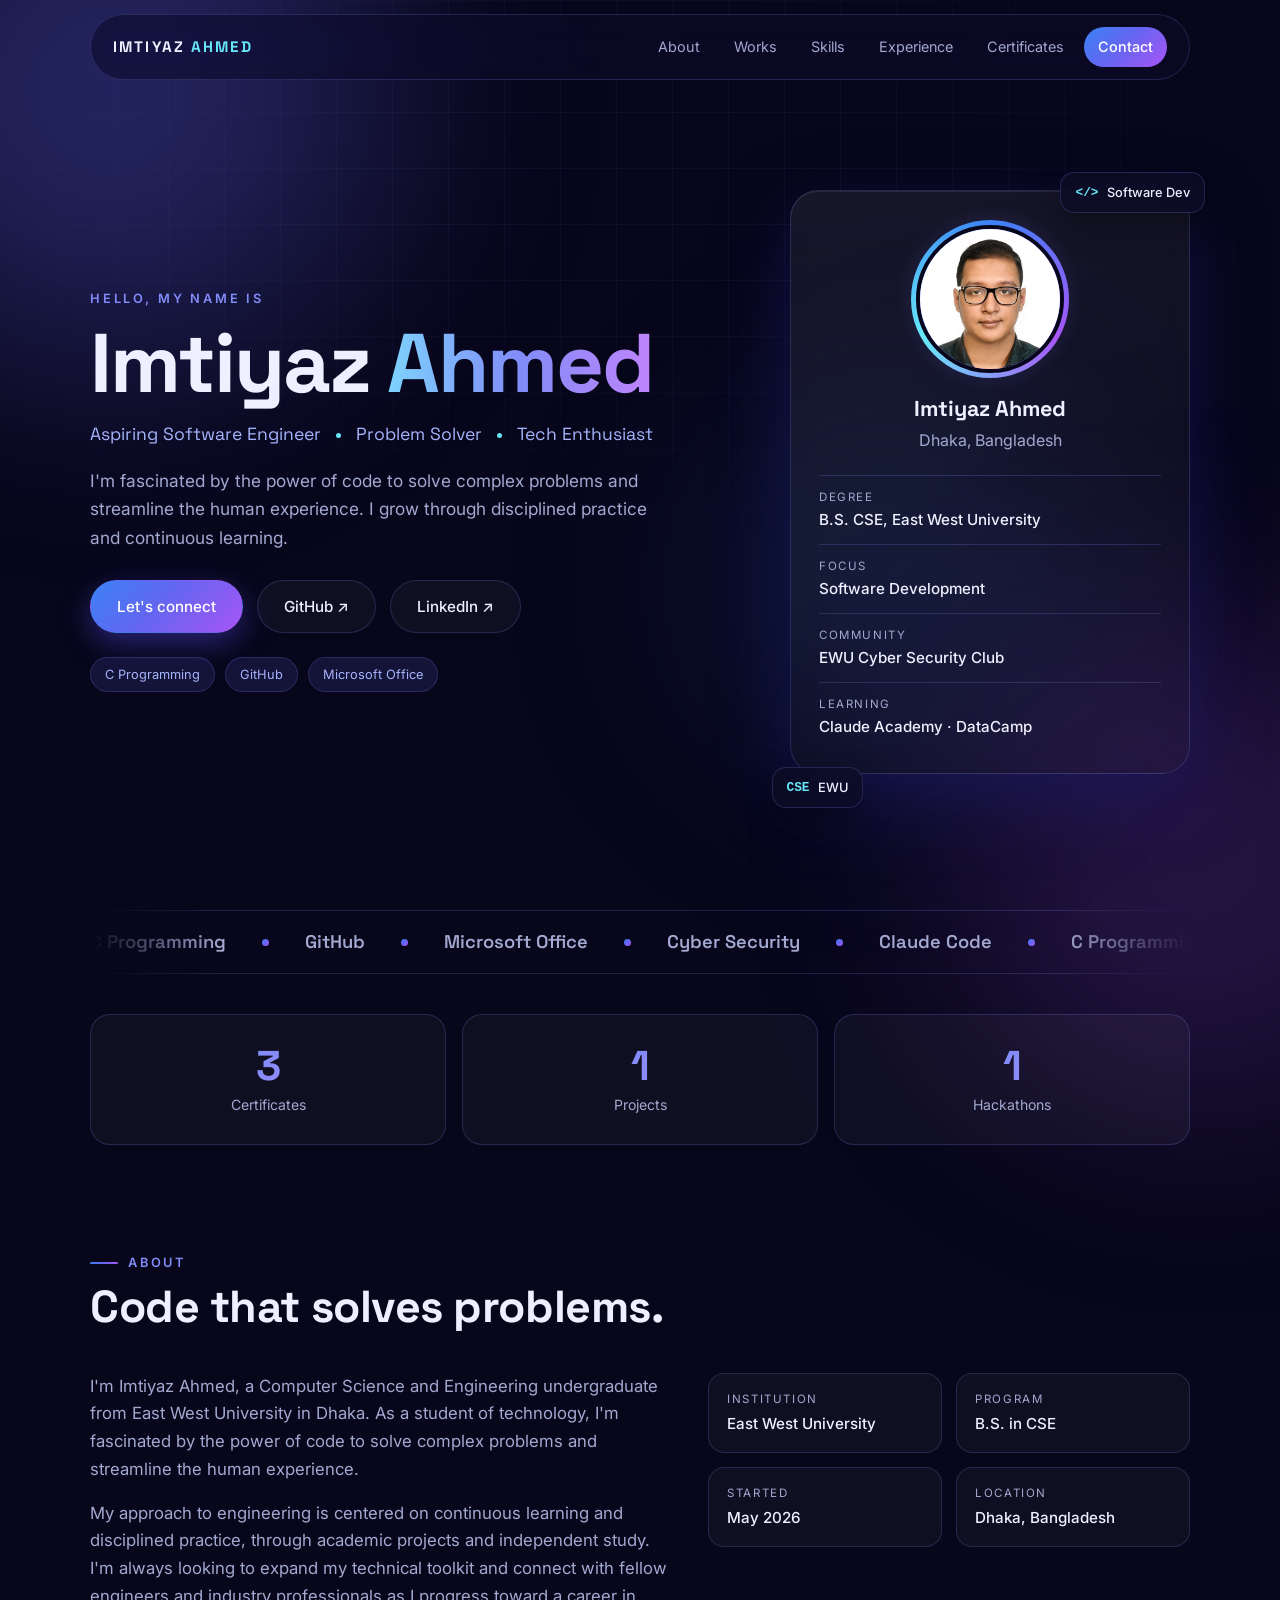
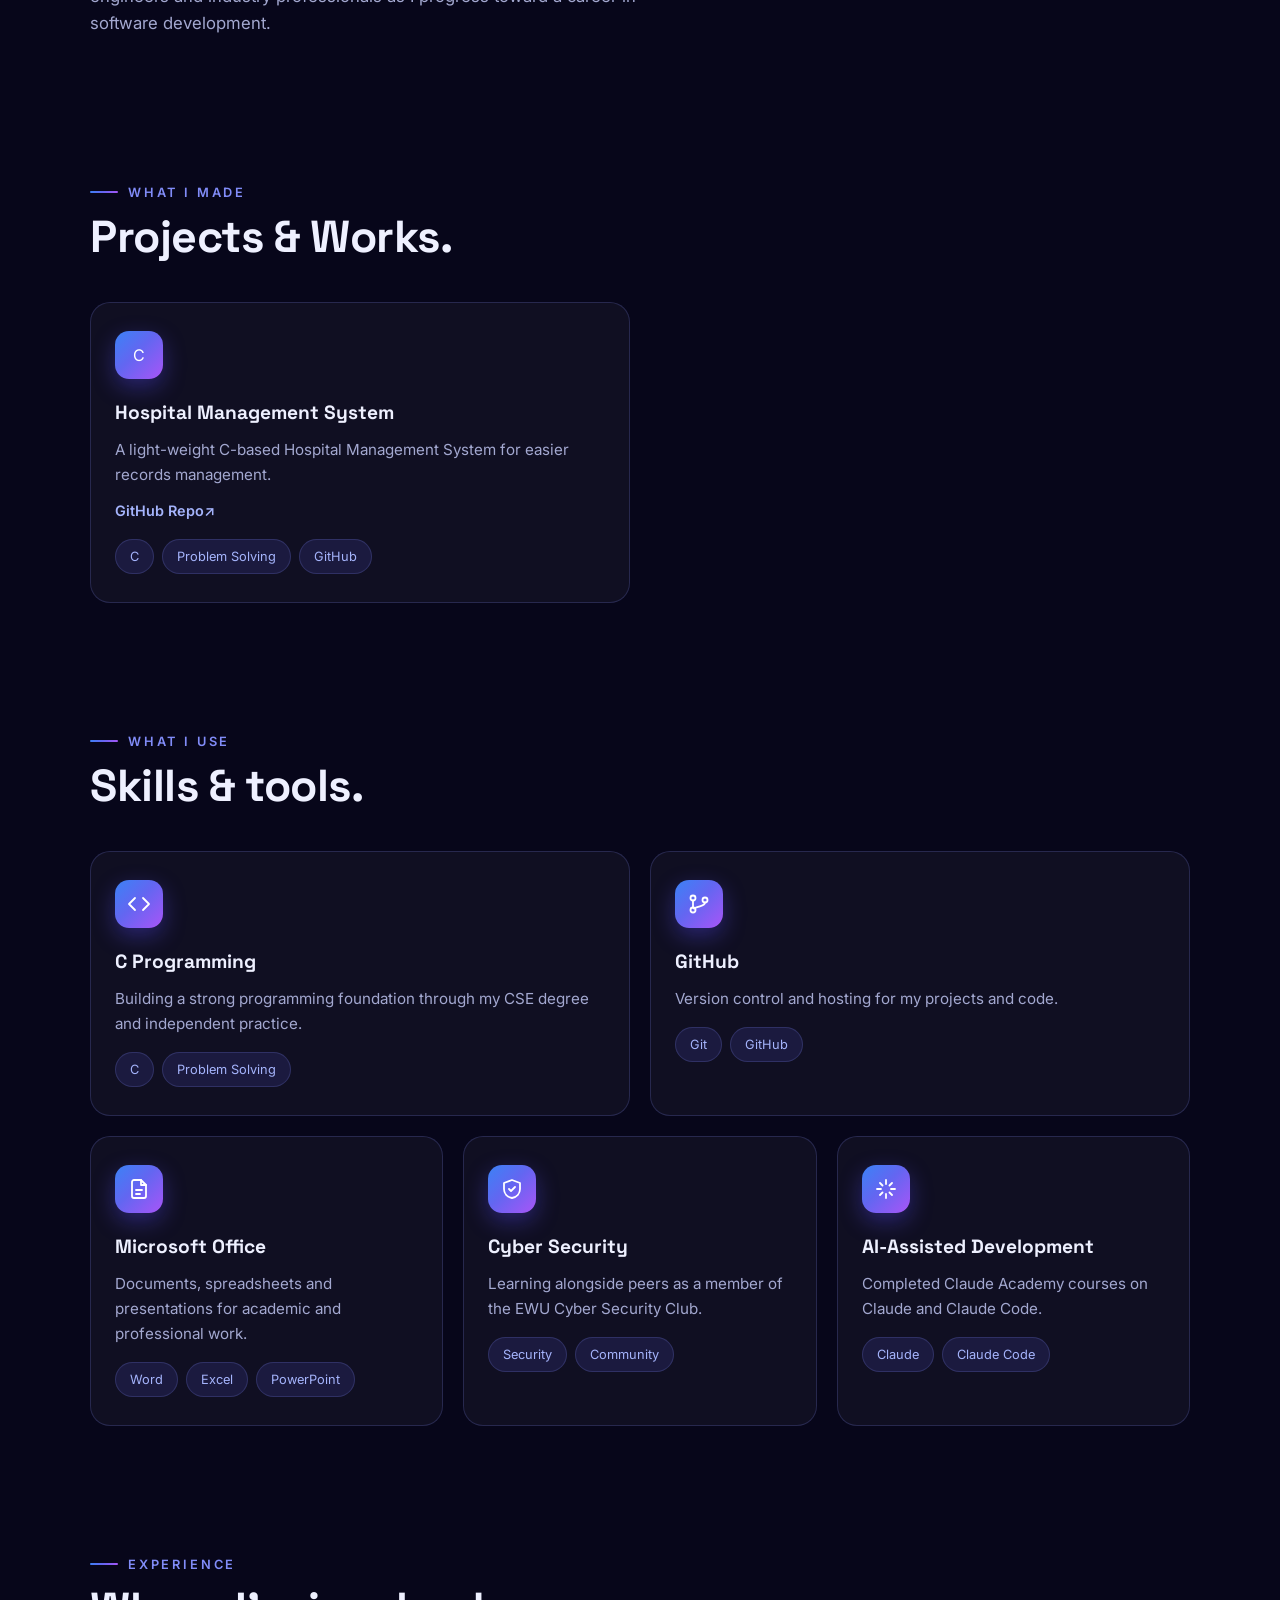
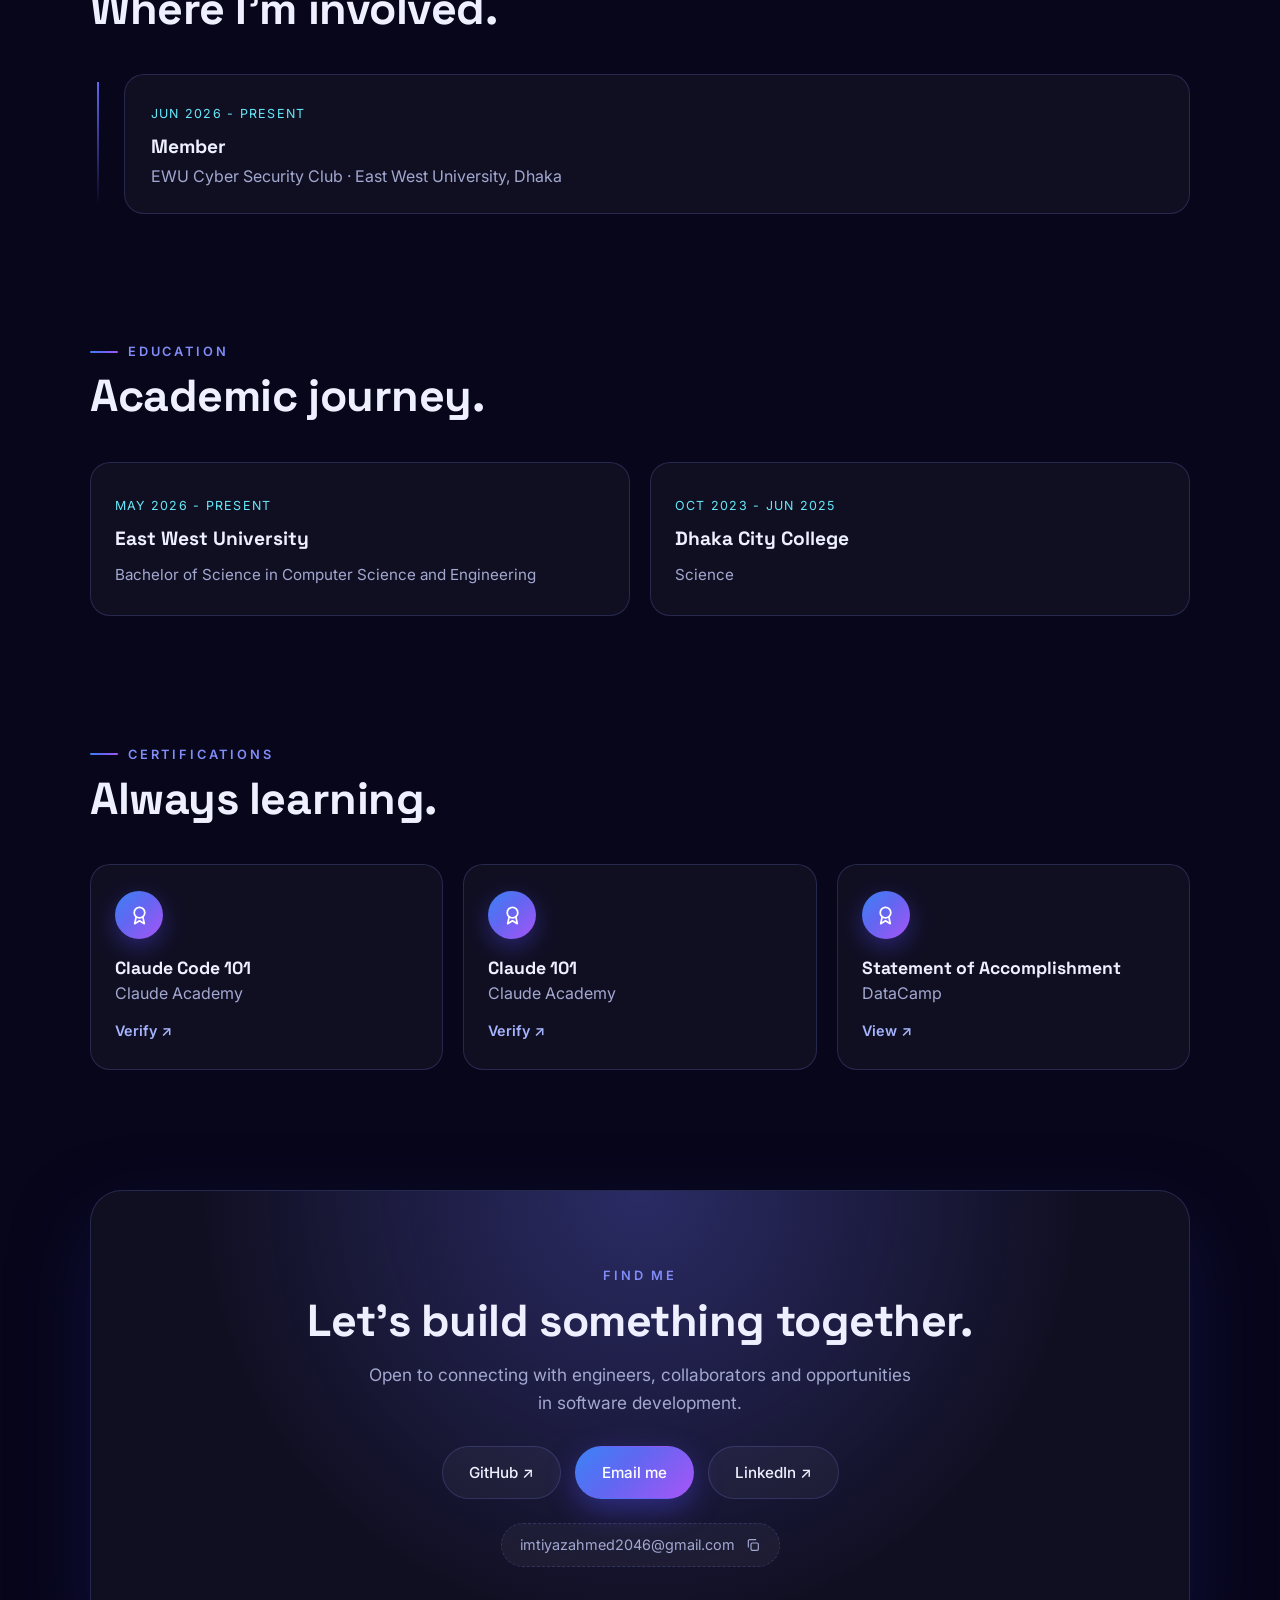
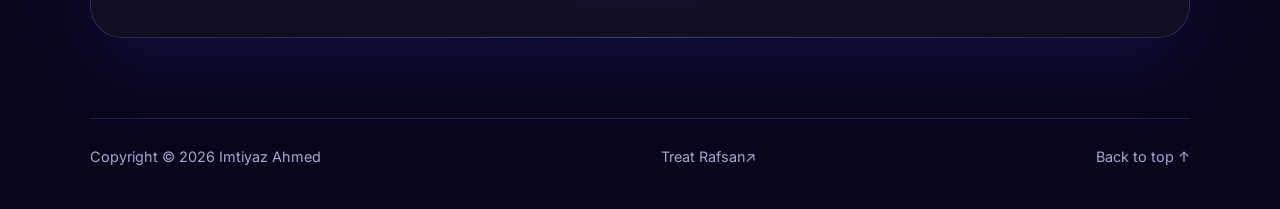
==== commit b6c1980f: "Update index.html" ====
--- a/index.html
+++ b/index.html
@@ -17,7 +17,7 @@
     rel="stylesheet">
   <link rel="stylesheet" href="assets/css/style.css">
   <script>document.documentElement.classList.add('js')</script
-  <meta name="google-site-verification" content="IuLFYRWtzmemdU5rGURa3-OxoH3xsikFUMr1LPFn55g" />
+  <meta name="google-site-verification" content="IuLFYRWtzmemdU5rGURa3-OxoH3xsikFUMr1LPFn55g">
 </head>
 
 <body>
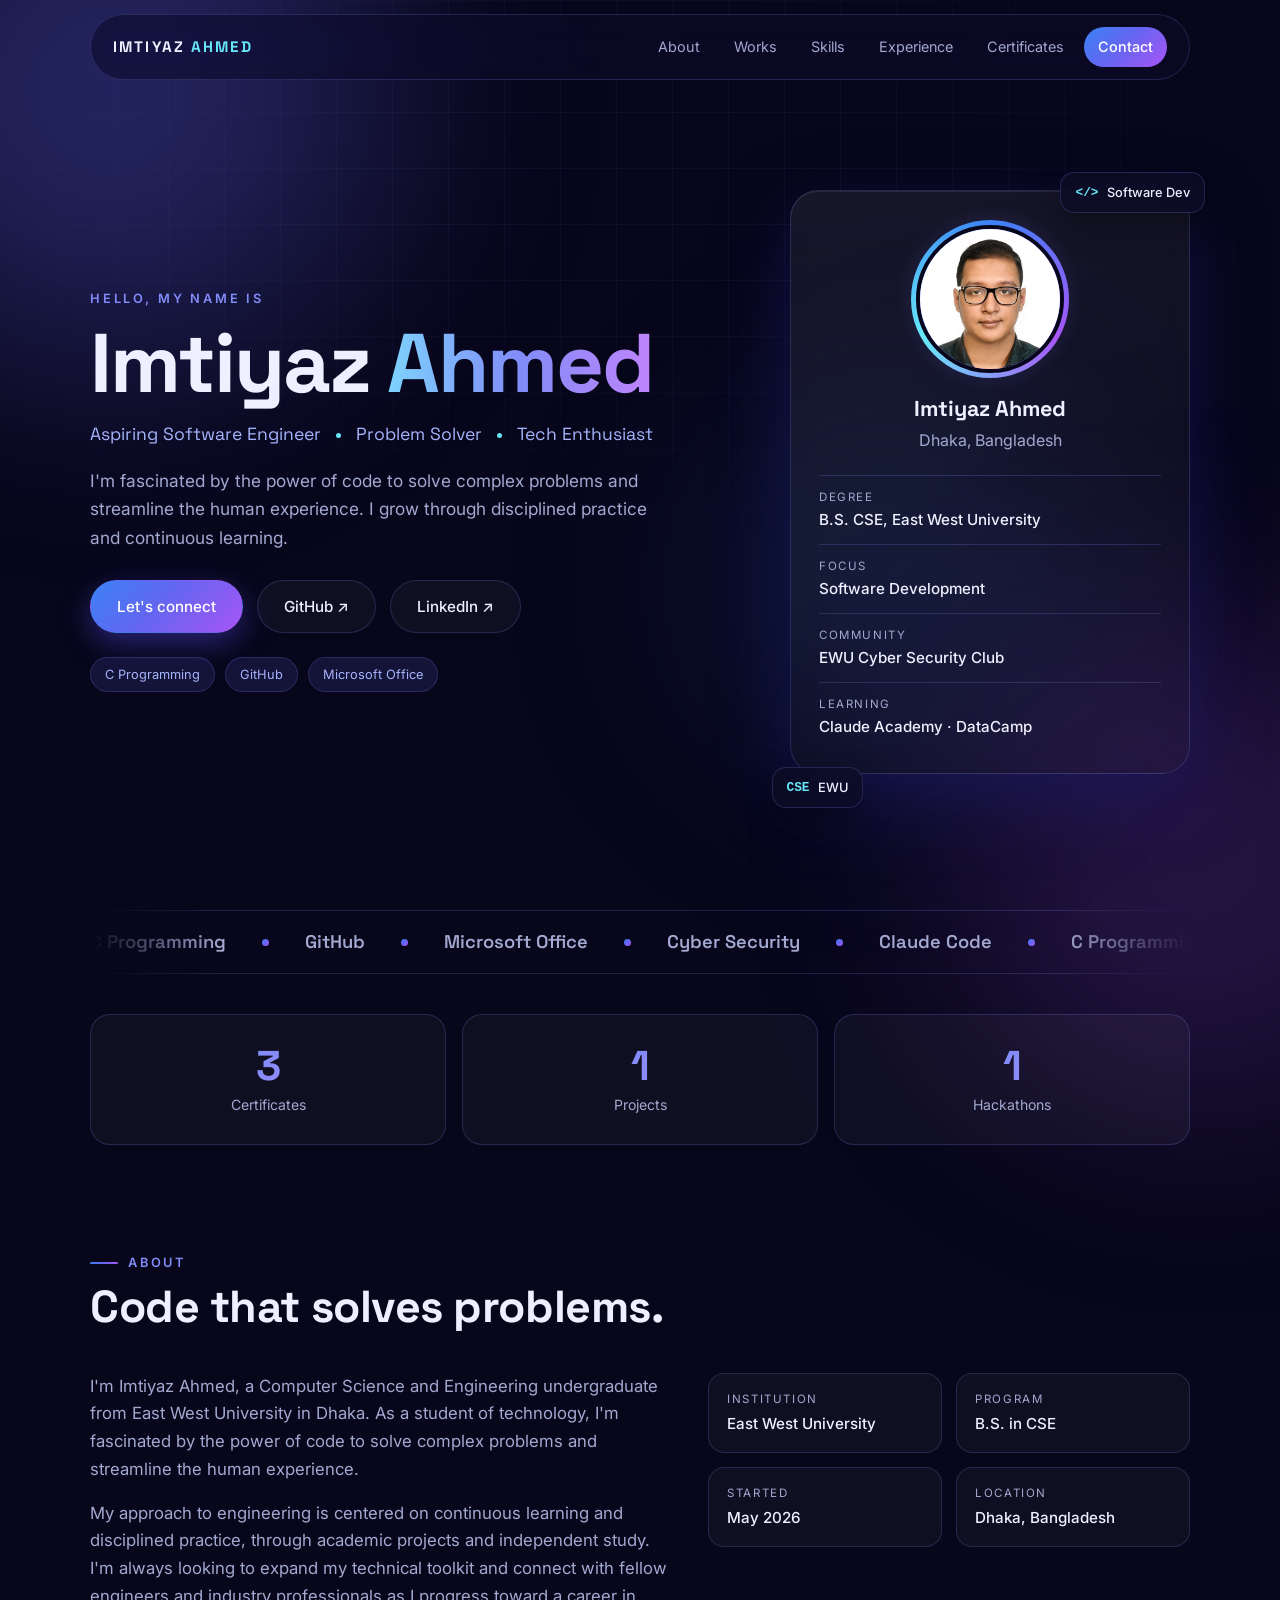
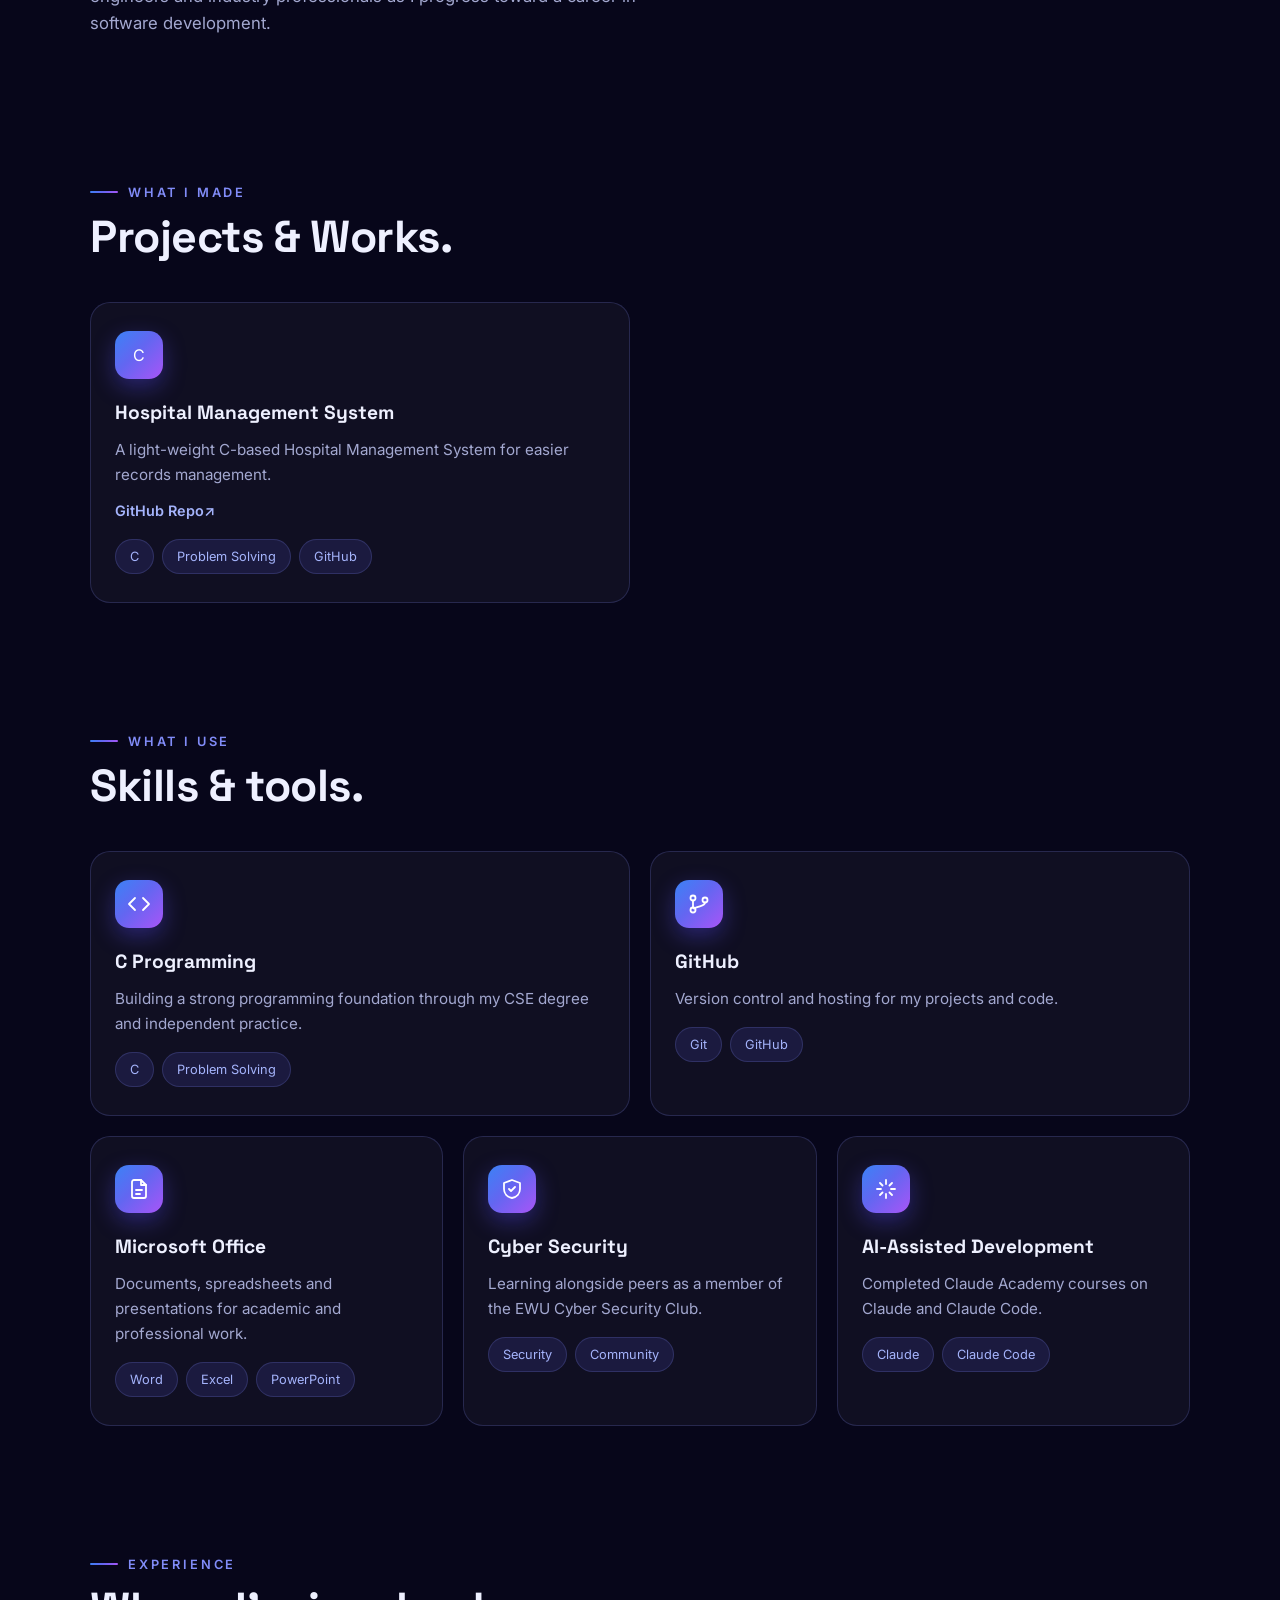
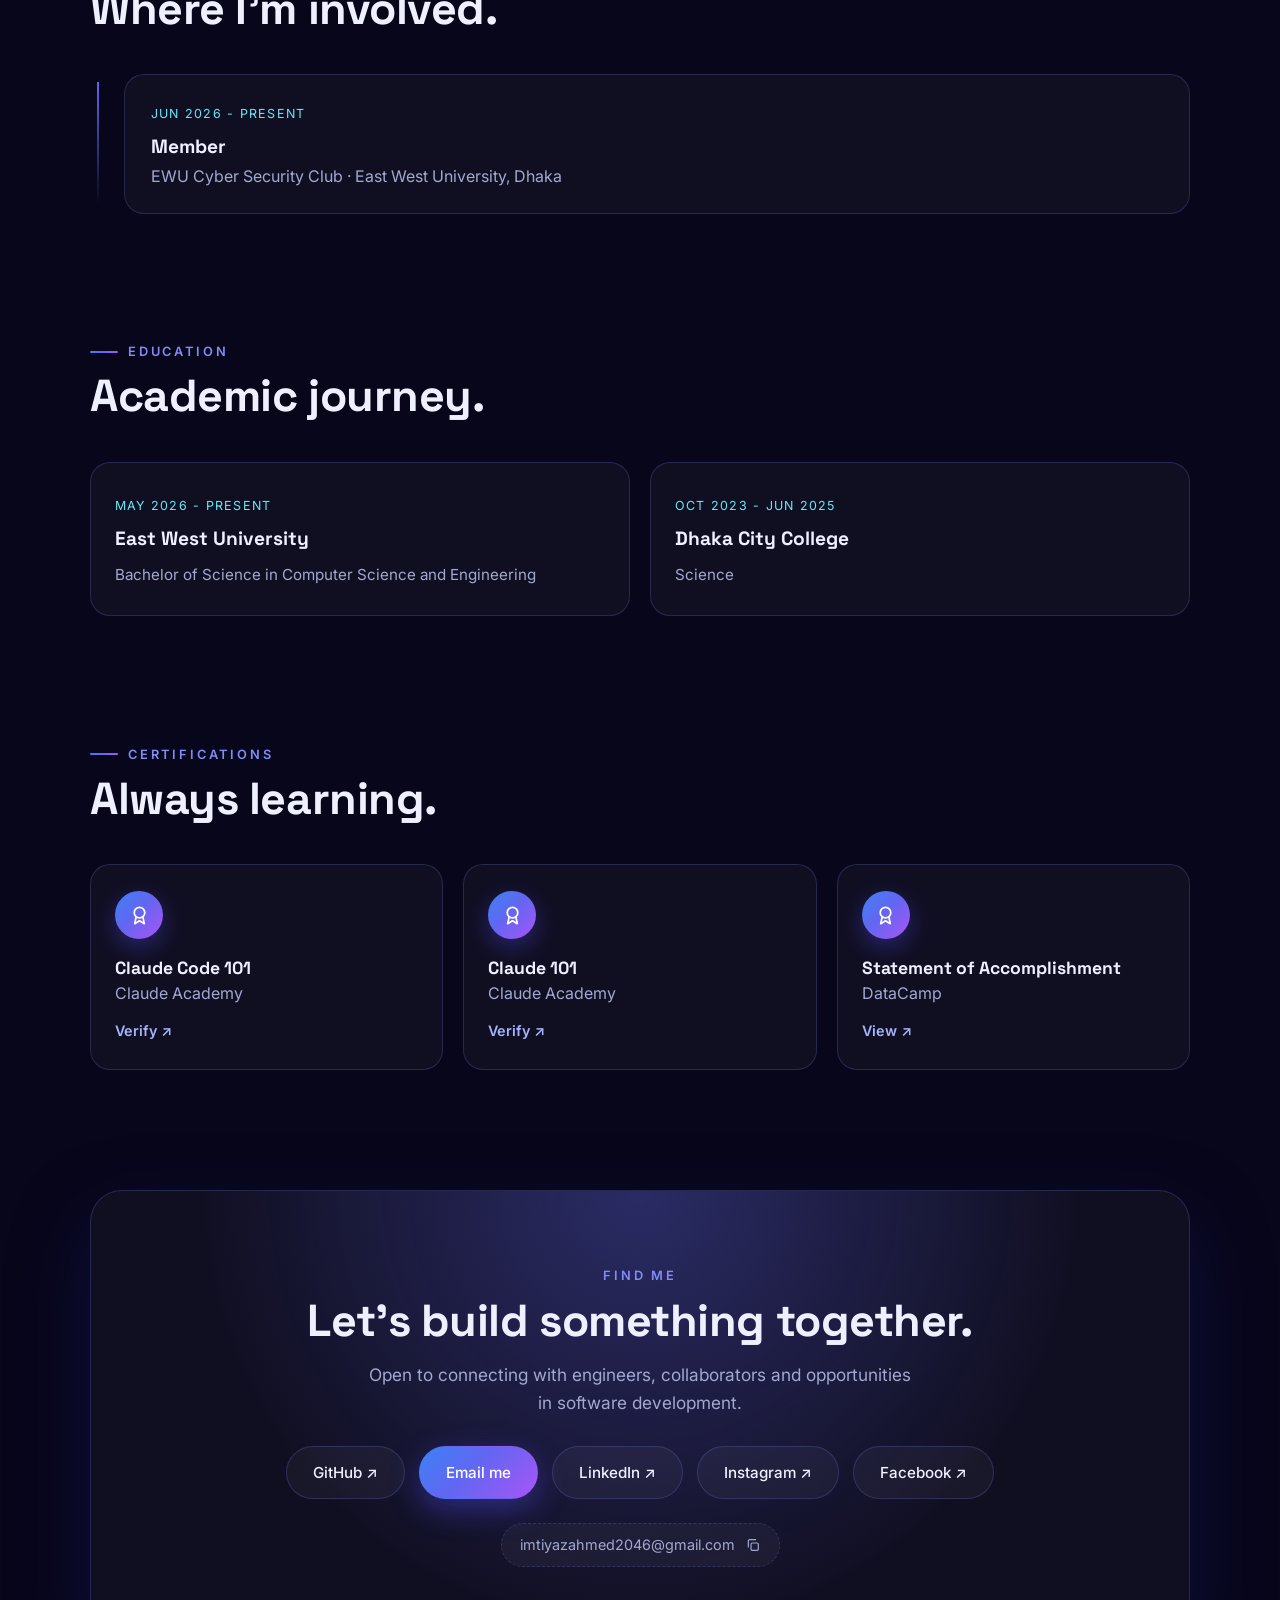
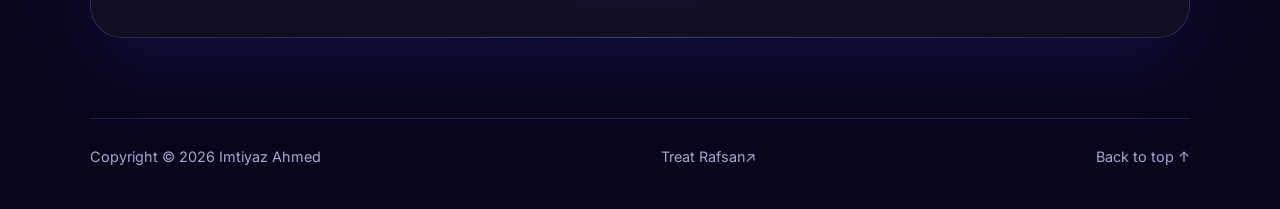
==== commit aa058efc: "SEO added" ====
--- a/index.html
+++ b/index.html
@@ -4,20 +4,106 @@
 <head>
   <meta charset="UTF-8">
   <meta name="viewport" content="width=device-width, initial-scale=1.0">
-  <title>Imtiyaz Ahmed | Aspiring Software Engineer</title>
+  <title>Imtiyaz Ahmed | CSE Student &amp; Aspiring Software Engineer</title>
   <meta name="description"
-    content="Imtiyaz Ahmed — CSE graduate from East West University, aspiring software engineer based in Dhaka, Bangladesh.">
+    content="Portfolio of Imtiyaz Ahmed, a CSE student at East West University, Dhaka. C projects, cybersecurity, Claude Academy and DataCamp certificates.">
+  <meta name="author" content="Imtiyaz Ahmed">
+  <meta name="robots" content="index, follow, max-image-preview:large, max-snippet:-1">
+  <link rel="canonical" href="https://imtiyazahmed.vercel.app/">
   <meta name="theme-color" content="#07061a">
+  <meta name="google-site-verification" content="IuLFYRWtzmemdU5rGURa3-OxoH3xsikFUMr1LPFn55g">
+
+  <!-- Open Graph -->
+  <meta property="og:type" content="profile">
+  <meta property="og:site_name" content="Imtiyaz Ahmed">
+  <meta property="og:title" content="Imtiyaz Ahmed | CSE Student &amp; Aspiring Software Engineer">
+  <meta property="og:description"
+    content="CSE student at East West University, Dhaka. Explore C projects, skills, cybersecurity involvement and certificates.">
+  <meta property="og:url" content="https://imtiyazahmed.vercel.app/">
+  <meta property="og:image" content="https://imtiyazahmed.vercel.app/assets/img/og-image.png">
+  <meta property="og:image:width" content="1200">
+  <meta property="og:image:height" content="630">
+  <meta property="og:image:alt" content="Imtiyaz Ahmed, CSE student and aspiring software engineer">
+  <meta property="og:locale" content="en_US">
+  <meta property="profile:first_name" content="Imtiyaz">
+  <meta property="profile:last_name" content="Ahmed">
+
+  <!-- Twitter / X card -->
+  <meta name="twitter:card" content="summary_large_image">
+  <meta name="twitter:title" content="Imtiyaz Ahmed | CSE Student &amp; Aspiring Software Engineer">
+  <meta name="twitter:description"
+    content="CSE student at East West University, Dhaka. Explore C projects, skills, cybersecurity involvement and certificates.">
+  <meta name="twitter:image" content="https://imtiyazahmed.vercel.app/assets/img/og-image.png">
+  <meta name="twitter:image:alt" content="Imtiyaz Ahmed, CSE student and aspiring software engineer">
+
   <link rel="icon" href="assets/img/favicon.ico" sizes="any">
   <link rel="shortcut icon" href="assets/img/favicon.ico" type="image/x-icon">
   <link rel="preconnect" href="https://fonts.googleapis.com">
   <link rel="preconnect" href="https://fonts.gstatic.com" crossorigin>
-  <link
-    href="https://fonts.googleapis.com/css2?family=Inter:wght@400;500;600&family=Space+Grotesk:wght@500;600;700&display=swap"
-    rel="stylesheet">
+  <link rel="stylesheet"
+    href="https://fonts.googleapis.com/css2?family=Inter:wght@400;500;600&family=Space+Grotesk:wght@500;600;700&display=swap">
   <link rel="stylesheet" href="assets/css/style.css">
-  <script>document.documentElement.classList.add('js')</script
-  <meta name="google-site-verification" content="IuLFYRWtzmemdU5rGURa3-OxoH3xsikFUMr1LPFn55g">
+  <script>document.documentElement.classList.add('js')</script>
+
+  <!-- Structured data -->
+  <script type="application/ld+json">
+  {
+    "@context": "https://schema.org",
+    "@graph": [
+      {
+        "@type": "WebSite",
+        "@id": "https://imtiyazahmed.vercel.app/#website",
+        "url": "https://imtiyazahmed.vercel.app/",
+        "name": "Imtiyaz Ahmed",
+        "description": "Personal portfolio of Imtiyaz Ahmed, CSE student and aspiring software engineer.",
+        "inLanguage": "en",
+        "publisher": { "@id": "https://imtiyazahmed.vercel.app/#person" }
+      },
+      {
+        "@type": "ProfilePage",
+        "@id": "https://imtiyazahmed.vercel.app/#webpage",
+        "url": "https://imtiyazahmed.vercel.app/",
+        "name": "Imtiyaz Ahmed | CSE Student & Aspiring Software Engineer",
+        "isPartOf": { "@id": "https://imtiyazahmed.vercel.app/#website" },
+        "about": { "@id": "https://imtiyazahmed.vercel.app/#person" },
+        "mainEntity": { "@id": "https://imtiyazahmed.vercel.app/#person" },
+        "primaryImageOfPage": "https://imtiyazahmed.vercel.app/assets/img/Dp.jpeg",
+        "inLanguage": "en"
+      },
+      {
+        "@type": "Person",
+        "@id": "https://imtiyazahmed.vercel.app/#person",
+        "name": "Imtiyaz Ahmed",
+        "url": "https://imtiyazahmed.vercel.app/",
+        "image": "https://imtiyazahmed.vercel.app/assets/img/Dp.jpeg",
+        "jobTitle": "Aspiring Software Engineer",
+        "description": "Computer Science and Engineering undergraduate at East West University, Dhaka, interested in software development, C programming and cybersecurity.",
+        "email": "mailto:imtiyazahmed2046@gmail.com",
+        "address": {
+          "@type": "PostalAddress",
+          "addressLocality": "Dhaka",
+          "addressCountry": "BD"
+        },
+        "alumniOf": [
+          {
+            "@type": "CollegeOrUniversity",
+            "name": "East West University",
+            "address": { "@type": "PostalAddress", "addressLocality": "Dhaka", "addressCountry": "BD" }
+          },
+          { "@type": "EducationalOrganization", "name": "Dhaka City College" }
+        ],
+        "memberOf": { "@type": "Organization", "name": "EWU Cyber Security Club" },
+        "knowsAbout": ["C programming", "Software development", "Cyber security", "Git and GitHub", "Claude Code", "Problem solving"],
+        "sameAs": [
+          "https://github.com/imtiyazahmed10",
+          "https://www.linkedin.com/in/imtiyazahmed10/",
+          "https://www.instagram.com/imtyz_here/",
+          "https://www.facebook.com/imtiyazahmed46"
+        ]
+      }
+    ]
+  }
+  </script>
 </head>
 
 <body>
@@ -29,7 +115,7 @@
 
   <header class="nav" id="nav">
     <a href="#home" class="brand">IMTIYAZ<span> AHMED</span></a>
-    <nav class="nav-links" id="navLinks">
+    <nav class="nav-links" id="navLinks" aria-label="Main navigation">
       <a href="#about">About</a>
       <a href="#works">Works</a>
       <a href="#skills">Skills</a>
@@ -71,7 +157,8 @@
         <div class="hero-card tilt">
           <div class="avatar-wrap">
             <div class="avatar">
-              <img src="assets/img/Dp.jpeg" alt="Portrait of Imtiyaz Ahmed" width="128" height="128">
+              <img src="assets/img/Dp.jpeg" alt="Portrait of Imtiyaz Ahmed, CSE student at East West University"
+                width="128" height="128" fetchpriority="high">
               <span class="avatar-fallback">IA</span>
             </div>
           </div>
@@ -109,7 +196,8 @@
       </div>
       <div class="about-grid">
         <div class="about-text reveal">
-          <p>I'm Imtiyaz Ahmed, a Computer Science and Engineering undergraduate from East West University in Dhaka. As a
+          <p>I'm Imtiyaz Ahmed, a Computer Science and Engineering undergraduate from East West University in Dhaka. As
+            a
             student of technology, I'm fascinated by the power of code to solve complex problems and streamline the
             human experience.</p>
           <p>My approach to engineering is centered on continuous learning and disciplined practice, through academic
@@ -135,7 +223,8 @@
           <div class="icon">C</div>
           <h3>Hospital Management System</h3>
           <p>A light-weight C-based Hospital Management System for easier records management.</p>
-          <p><a class="cert-link" href="https://github.com/imtiyazahmed10/Hospital-Management-System">GitHub Repo↗</a></p>
+          <p><a class="cert-link" href="https://github.com/imtiyazahmed10/Hospital-Management-System" target="_blank"
+              rel="noopener" aria-label="Hospital Management System source code on GitHub">GitHub Repo↗</a></p>
           <div class="tags"><span>C</span><span>Problem Solving</span><span>GitHub</span></div>
         </article>
       </div>
@@ -148,31 +237,46 @@
       </div>
       <div class="bento">
         <article class="card spot reveal b-wide">
-          <div class="icon"><svg viewBox="0 0 24 24" aria-hidden="true"><path d="m16 18 6-6-6-6M8 6l-6 6 6 6" /></svg></div>
+          <div class="icon"><svg viewBox="0 0 24 24" aria-hidden="true">
+              <path d="m16 18 6-6-6-6M8 6l-6 6 6 6" />
+            </svg></div>
           <h3>C Programming</h3>
           <p>Building a strong programming foundation through my CSE degree and independent practice.</p>
           <div class="tags"><span>C</span><span>Problem Solving</span></div>
         </article>
         <article class="card spot reveal b-wide">
-          <div class="icon"><svg viewBox="0 0 24 24" aria-hidden="true"><circle cx="6" cy="6" r="2.5" /><circle cx="6" cy="18" r="2.5" /><circle cx="18" cy="8" r="2.5" /><path d="M6 8.5v7M18 10.5c0 4-6 3-11 6" /></svg></div>
+          <div class="icon"><svg viewBox="0 0 24 24" aria-hidden="true">
+              <circle cx="6" cy="6" r="2.5" />
+              <circle cx="6" cy="18" r="2.5" />
+              <circle cx="18" cy="8" r="2.5" />
+              <path d="M6 8.5v7M18 10.5c0 4-6 3-11 6" />
+            </svg></div>
           <h3>GitHub</h3>
           <p>Version control and hosting for my projects and code.</p>
           <div class="tags"><span>Git</span><span>GitHub</span></div>
         </article>
         <article class="card spot reveal b-third">
-          <div class="icon"><svg viewBox="0 0 24 24" aria-hidden="true"><path d="M14 3H7a2 2 0 0 0-2 2v14a2 2 0 0 0 2 2h10a2 2 0 0 0 2-2V8z" /><path d="M14 3v5h5M9 13h6M9 17h4" /></svg></div>
+          <div class="icon"><svg viewBox="0 0 24 24" aria-hidden="true">
+              <path d="M14 3H7a2 2 0 0 0-2 2v14a2 2 0 0 0 2 2h10a2 2 0 0 0 2-2V8z" />
+              <path d="M14 3v5h5M9 13h6M9 17h4" />
+            </svg></div>
           <h3>Microsoft Office</h3>
           <p>Documents, spreadsheets and presentations for academic and professional work.</p>
           <div class="tags"><span>Word</span><span>Excel</span><span>PowerPoint</span></div>
         </article>
         <article class="card spot reveal b-third">
-          <div class="icon"><svg viewBox="0 0 24 24" aria-hidden="true"><path d="M12 3 4 6v6c0 4.5 3.2 8 8 9 4.8-1 8-4.5 8-9V6z" /><path d="m9 12 2 2 4-4" /></svg></div>
+          <div class="icon"><svg viewBox="0 0 24 24" aria-hidden="true">
+              <path d="M12 3 4 6v6c0 4.5 3.2 8 8 9 4.8-1 8-4.5 8-9V6z" />
+              <path d="m9 12 2 2 4-4" />
+            </svg></div>
           <h3>Cyber Security</h3>
           <p>Learning alongside peers as a member of the EWU Cyber Security Club.</p>
           <div class="tags"><span>Security</span><span>Community</span></div>
         </article>
         <article class="card spot reveal b-third">
-          <div class="icon"><svg viewBox="0 0 24 24" aria-hidden="true"><path d="M12 3v4M12 17v4M3 12h4M17 12h4M6 6l2.5 2.5M15.5 15.5 18 18M18 6l-2.5 2.5M8.5 15.5 6 18" /></svg></div>
+          <div class="icon"><svg viewBox="0 0 24 24" aria-hidden="true">
+              <path d="M12 3v4M12 17v4M3 12h4M17 12h4M6 6l2.5 2.5M15.5 15.5 18 18M18 6l-2.5 2.5M8.5 15.5 6 18" />
+            </svg></div>
           <h3>AI-Assisted Development</h3>
           <p>Completed Claude Academy courses on Claude and Claude Code.</p>
           <div class="tags"><span>Claude</span><span>Claude Code</span></div>
@@ -220,7 +324,10 @@
       </div>
       <div class="cert-list">
         <div class="cert spot reveal">
-          <span class="cert-mark"><svg viewBox="0 0 24 24" aria-hidden="true"><circle cx="12" cy="9" r="5.5" /><path d="m8.5 13.5-1.5 7 5-3 5 3-1.5-7" /></svg></span>
+          <span class="cert-mark"><svg viewBox="0 0 24 24" aria-hidden="true">
+              <circle cx="12" cy="9" r="5.5" />
+              <path d="m8.5 13.5-1.5 7 5-3 5 3-1.5-7" />
+            </svg></span>
           <div>
             <h3>Claude Code 101</h3>
             <p class="muted">Claude Academy</p>
@@ -229,7 +336,10 @@
           </div>
         </div>
         <div class="cert spot reveal">
-          <span class="cert-mark"><svg viewBox="0 0 24 24" aria-hidden="true"><circle cx="12" cy="9" r="5.5" /><path d="m8.5 13.5-1.5 7 5-3 5 3-1.5-7" /></svg></span>
+          <span class="cert-mark"><svg viewBox="0 0 24 24" aria-hidden="true">
+              <circle cx="12" cy="9" r="5.5" />
+              <path d="m8.5 13.5-1.5 7 5-3 5 3-1.5-7" />
+            </svg></span>
           <div>
             <h3>Claude 101</h3>
             <p class="muted">Claude Academy</p>
@@ -238,7 +348,10 @@
           </div>
         </div>
         <div class="cert spot reveal">
-          <span class="cert-mark"><svg viewBox="0 0 24 24" aria-hidden="true"><circle cx="12" cy="9" r="5.5" /><path d="m8.5 13.5-1.5 7 5-3 5 3-1.5-7" /></svg></span>
+          <span class="cert-mark"><svg viewBox="0 0 24 24" aria-hidden="true">
+              <circle cx="12" cy="9" r="5.5" />
+              <path d="m8.5 13.5-1.5 7 5-3 5 3-1.5-7" />
+            </svg></span>
           <div>
             <h3>Statement of Accomplishment</h3>
             <p class="muted">DataCamp</p>
@@ -256,15 +369,23 @@
         <h2>Let's build something together.</h2>
         <p class="lead">Open to connecting with engineers, collaborators and opportunities in software development.</p>
         <div class="hero-actions center">
-          <a href="https://github.com/imtiyazahmed10" target="_blank" rel="noopener" class="btn btn-ghost">GitHub ↗</a>
-          <a href="mailto:imtiyazahmed2046@gmail.com" target="_blank" class="btn btn-primary">Email me</a>
-          <a href="https://www.linkedin.com/in/imtiyazahmed10/" target="_blank" rel="noopener"
+          <a href="https://github.com/imtiyazahmed10" target="_blank" rel="me noopener" class="btn btn-ghost">GitHub
+            ↗</a>
+          <a href="mailto:imtiyazahmed2046@gmail.com" class="btn btn-primary">Email me</a>
+          <a href="https://www.linkedin.com/in/imtiyazahmed10/" target="_blank" rel="me noopener"
             class="btn btn-ghost">LinkedIn ↗</a>
+          <a href="https://www.instagram.com/imtyz_here/" target="_blank" rel="me noopener"
+            class="btn btn-ghost">Instagram ↗</a>
+          <a href="https://www.facebook.com/imtiyazahmed46" target="_blank" rel="me noopener"
+            class="btn btn-ghost">Facebook ↗</a>
         </div>
         <button class="copy-mail" id="copyMail" type="button" data-email="imtiyazahmed2046@gmail.com"
           aria-label="Copy email address">
           <span id="copyLabel">imtiyazahmed2046@gmail.com</span>
-          <svg viewBox="0 0 24 24" aria-hidden="true"><rect x="9" y="9" width="11" height="11" rx="2" /><path d="M5 15V6a2 2 0 0 1 2-2h9" /></svg>
+          <svg viewBox="0 0 24 24" aria-hidden="true">
+            <rect x="9" y="9" width="11" height="11" rx="2" />
+            <path d="M5 15V6a2 2 0 0 1 2-2h9" />
+          </svg>
         </button>
       </div>
     </section>
@@ -272,11 +393,11 @@
 
   <footer class="footer">
     <p>Copyright © <span id="year">2026</span> Imtiyaz Ahmed</p>
-    <p><a href="https://mdrafsanjanee.vercel.app/" target="_blank">Treat Rafsan↗</a></p>
+    <p><a href="https://mdrafsanjanee.vercel.app/" target="_blank" rel="noopener">Treat Rafsan↗</a></p>
     <a href="#home" class="to-top">Back to top ↑</a>
   </footer>
 
   <script src="assets/js/script.js"></script>
 </body>
 
-</html>
+</html>
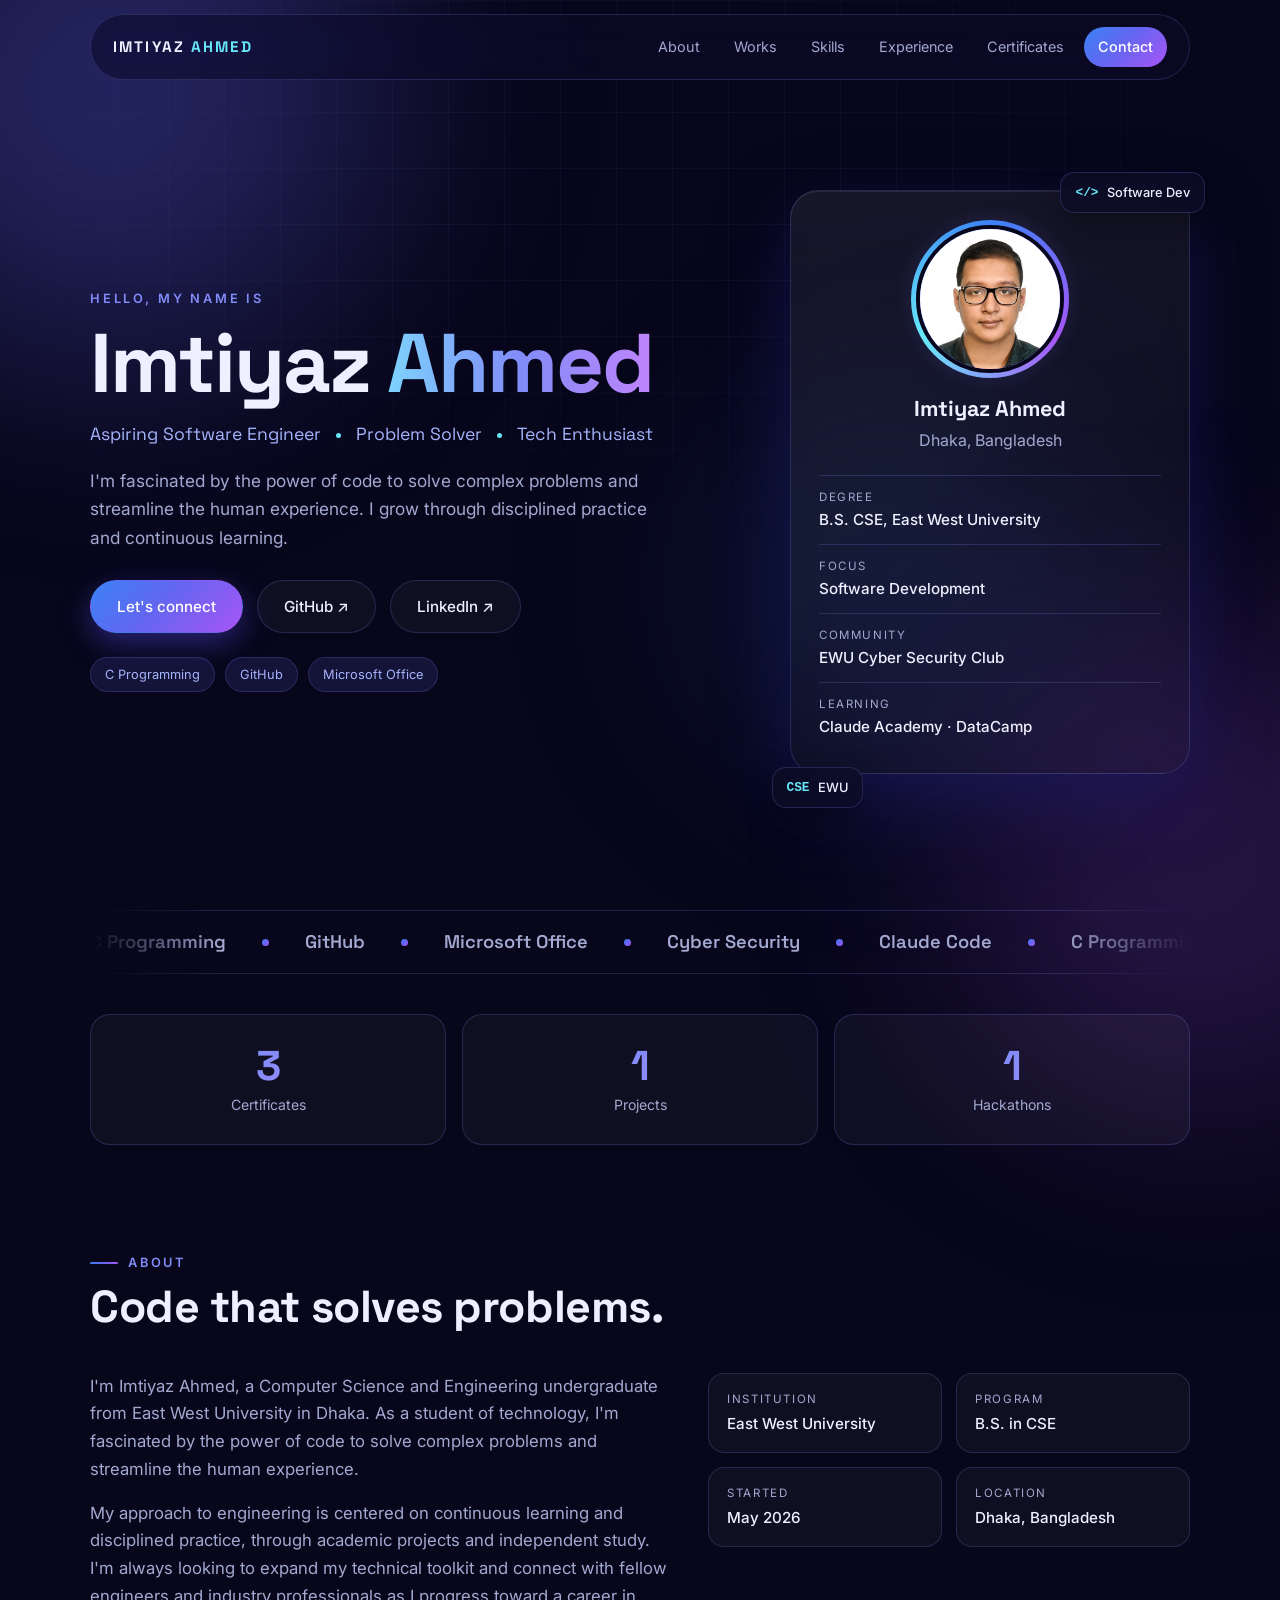
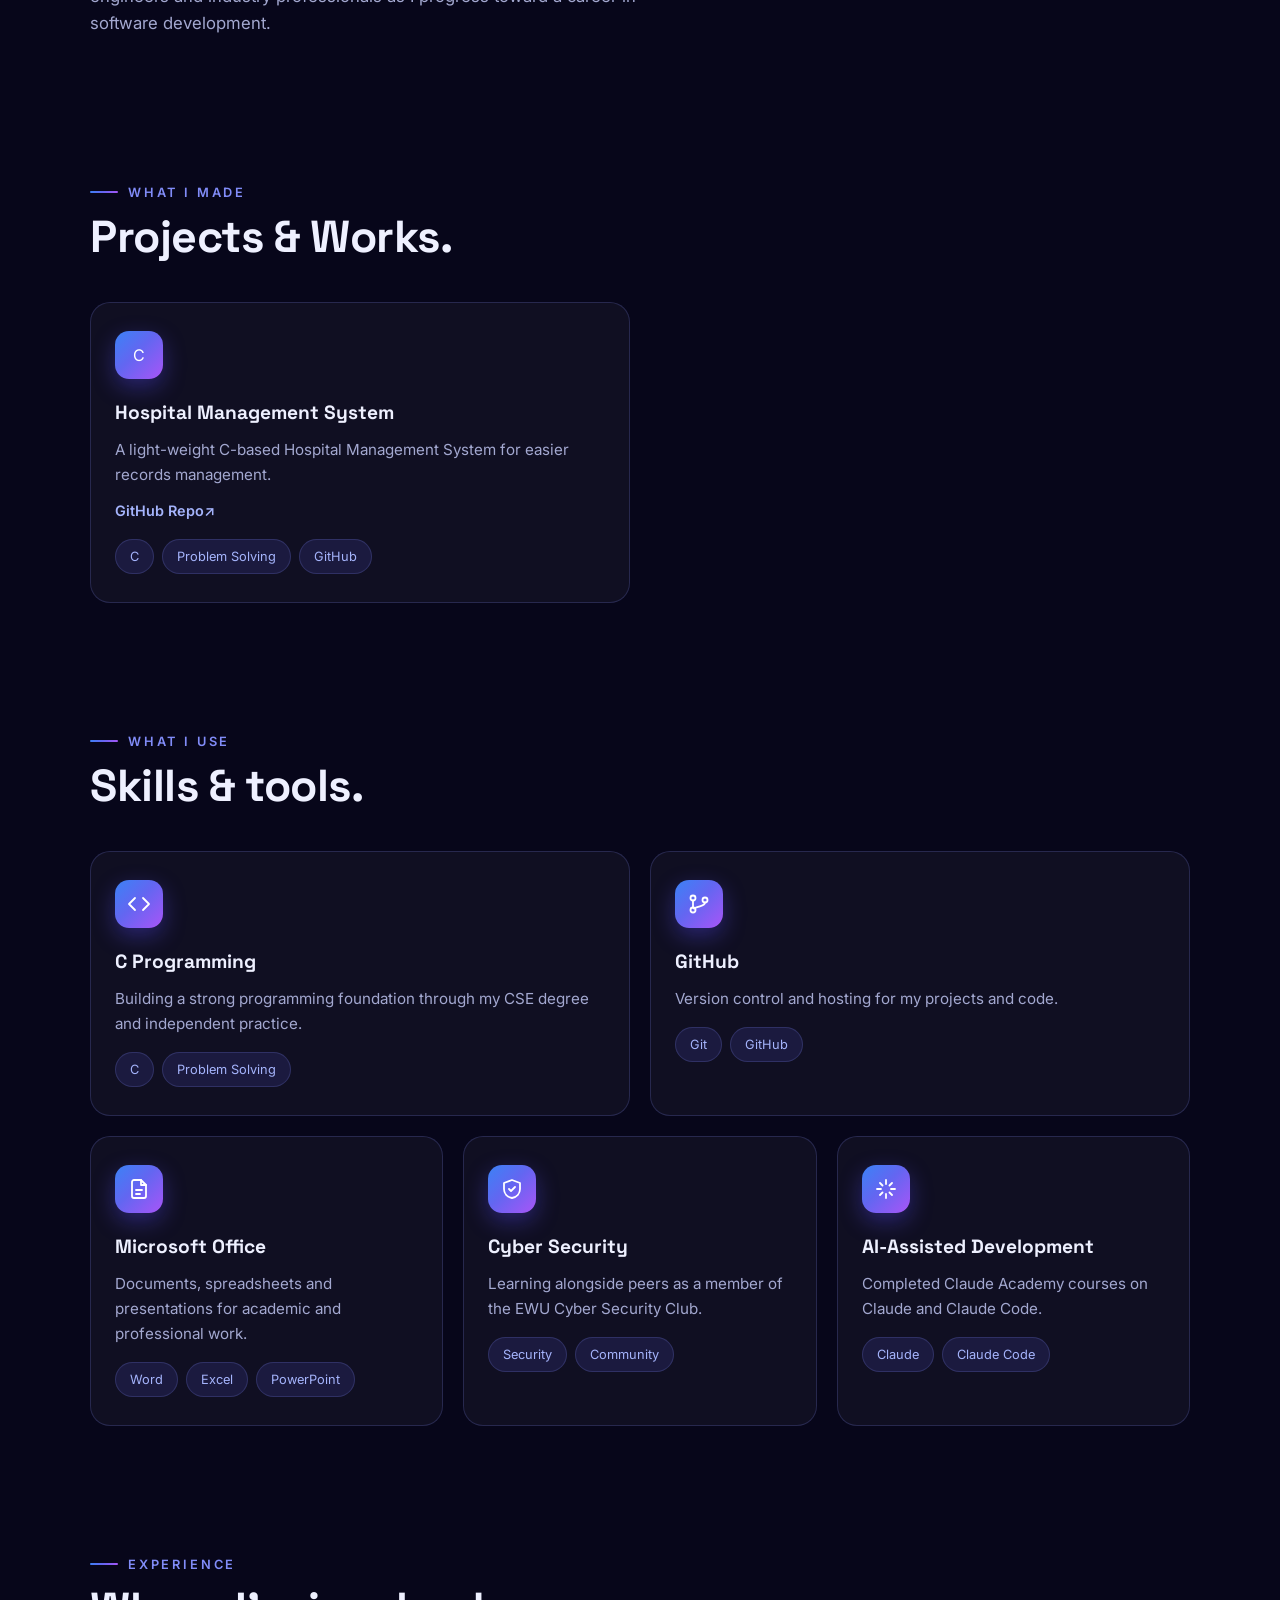
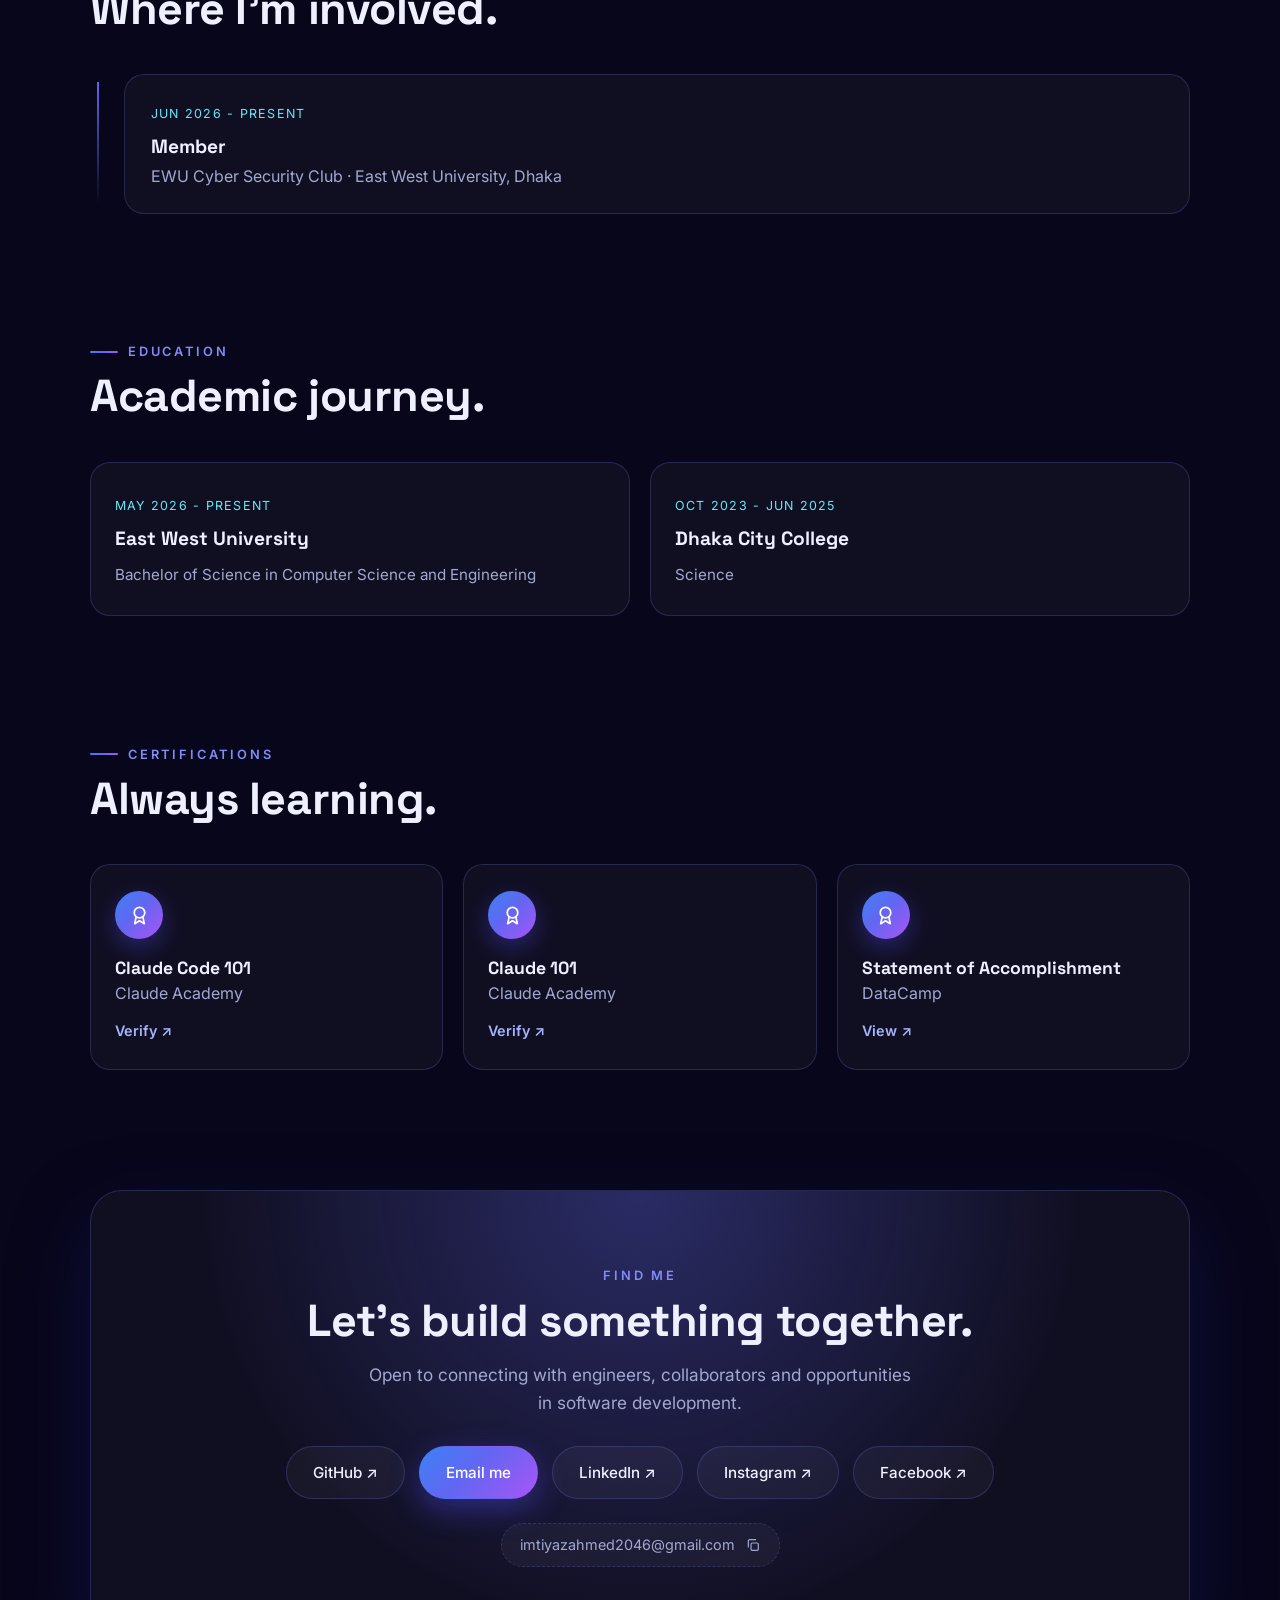
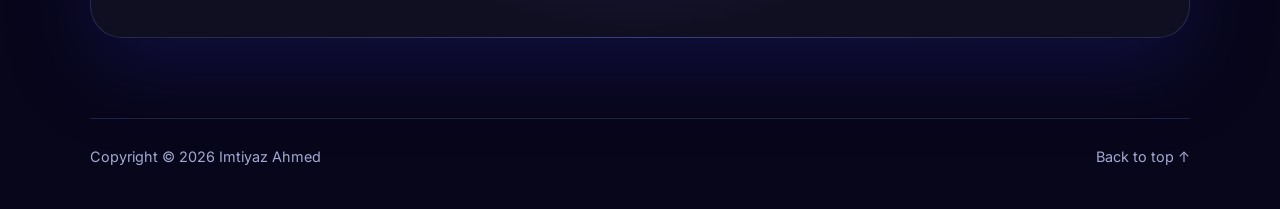
==== commit 0caf355f: "Thanks rafsan" ====
--- a/index.html
+++ b/index.html
@@ -393,7 +393,6 @@
 
   <footer class="footer">
     <p>Copyright © <span id="year">2026</span> Imtiyaz Ahmed</p>
-    <p><a href="https://mdrafsanjanee.vercel.app/" target="_blank" rel="noopener">Treat Rafsan↗</a></p>
     <a href="#home" class="to-top">Back to top ↑</a>
   </footer>
 
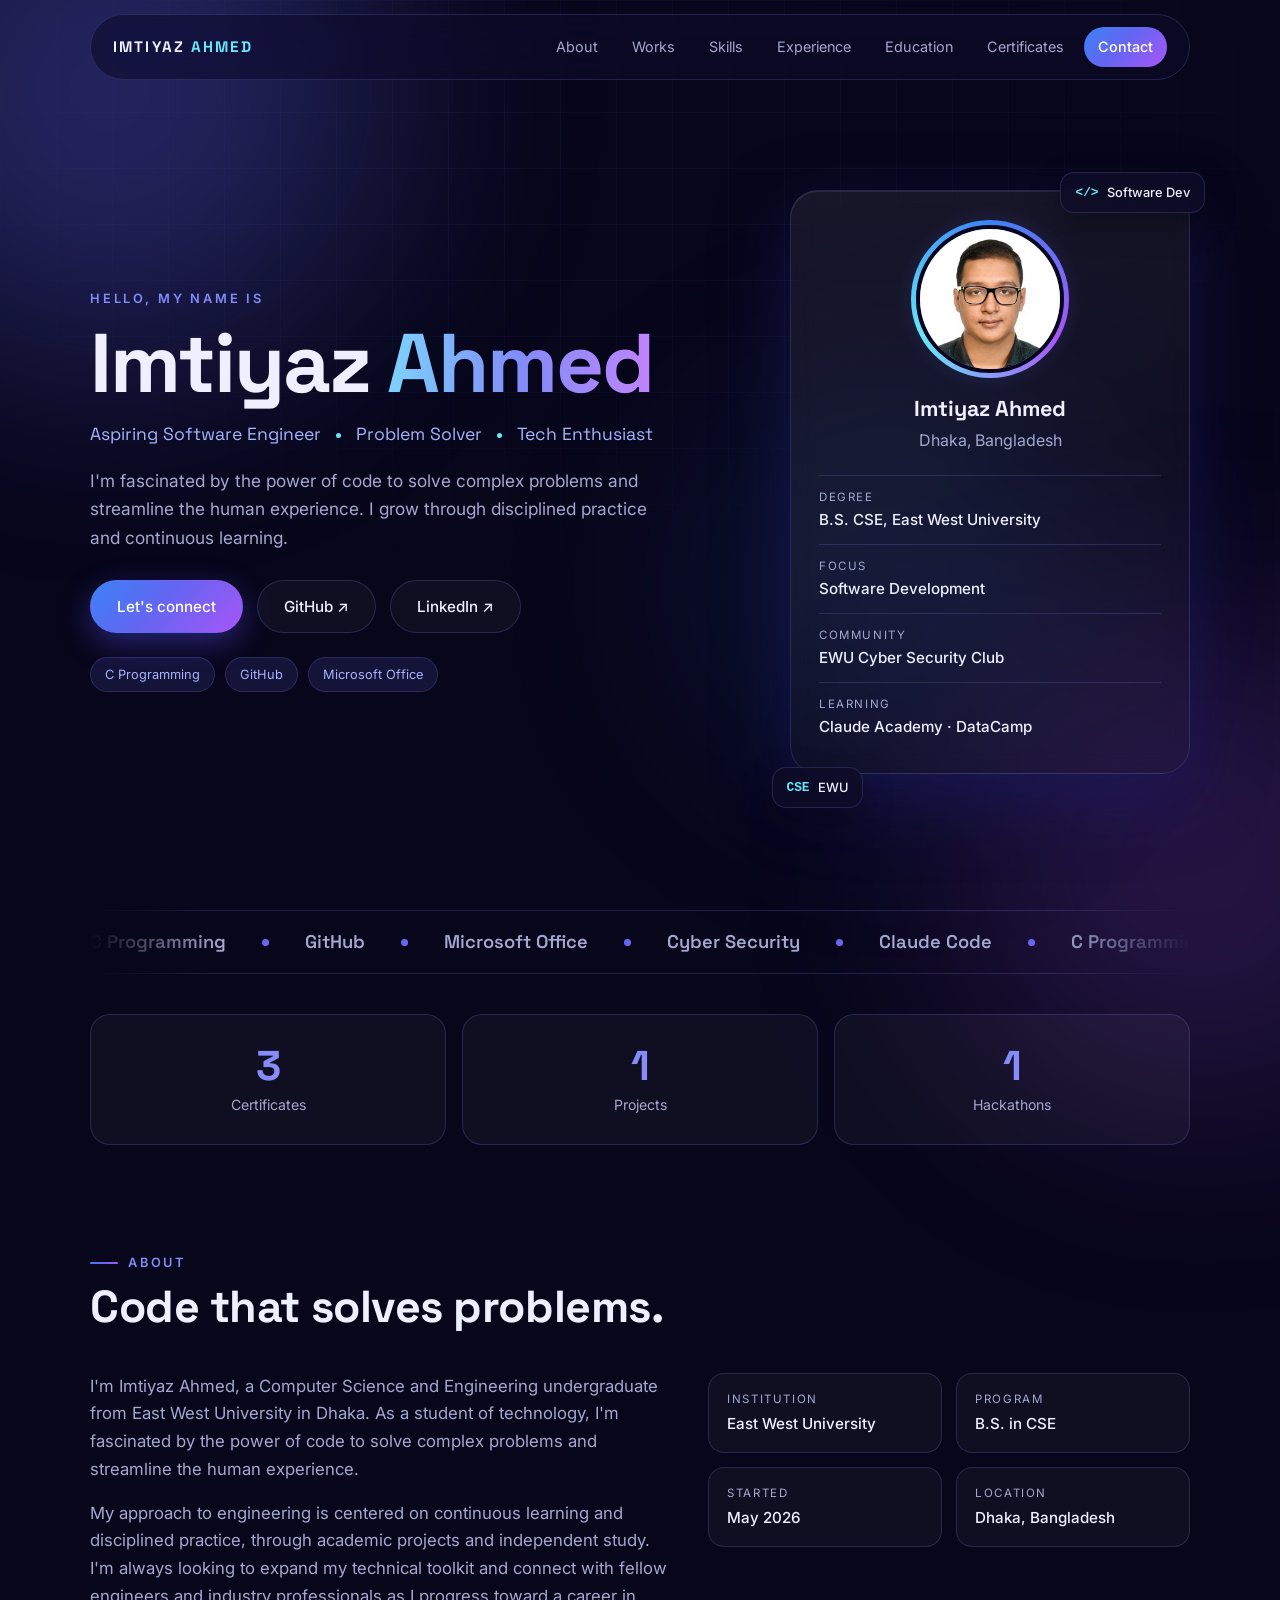
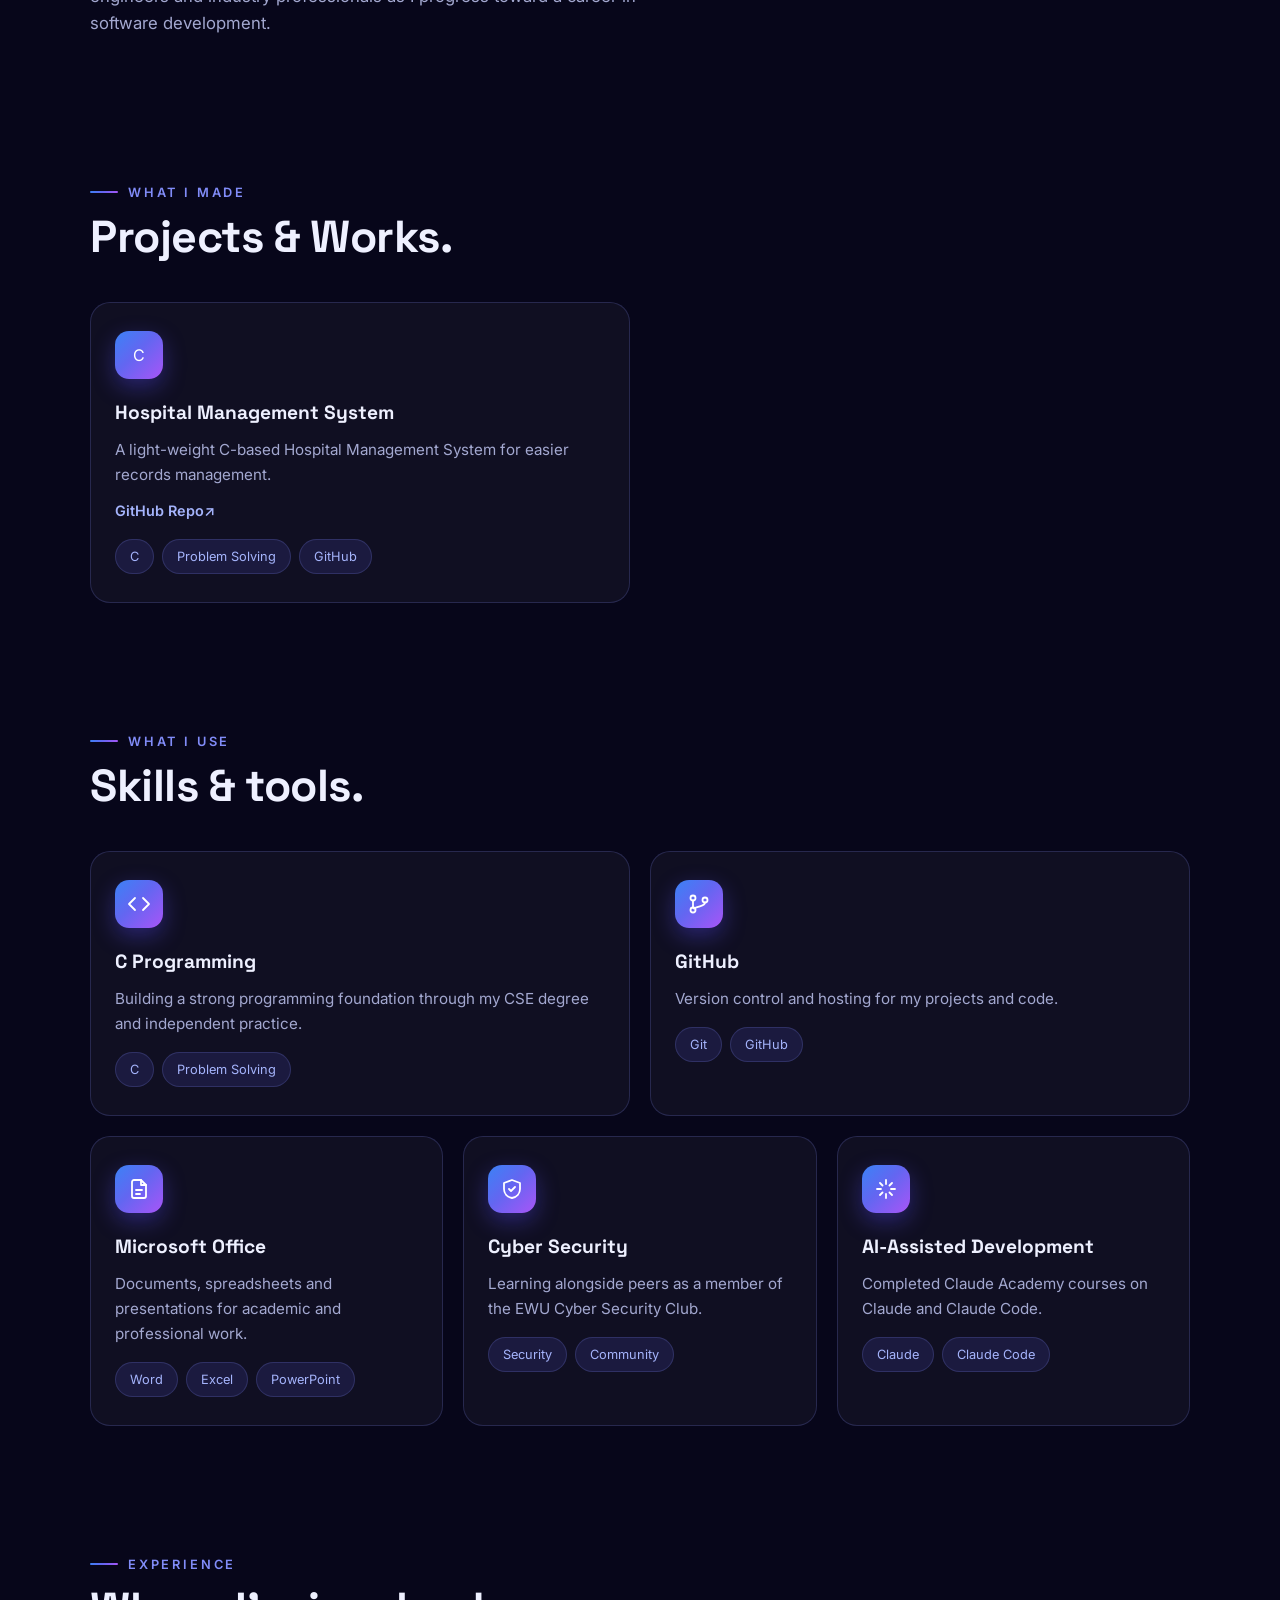
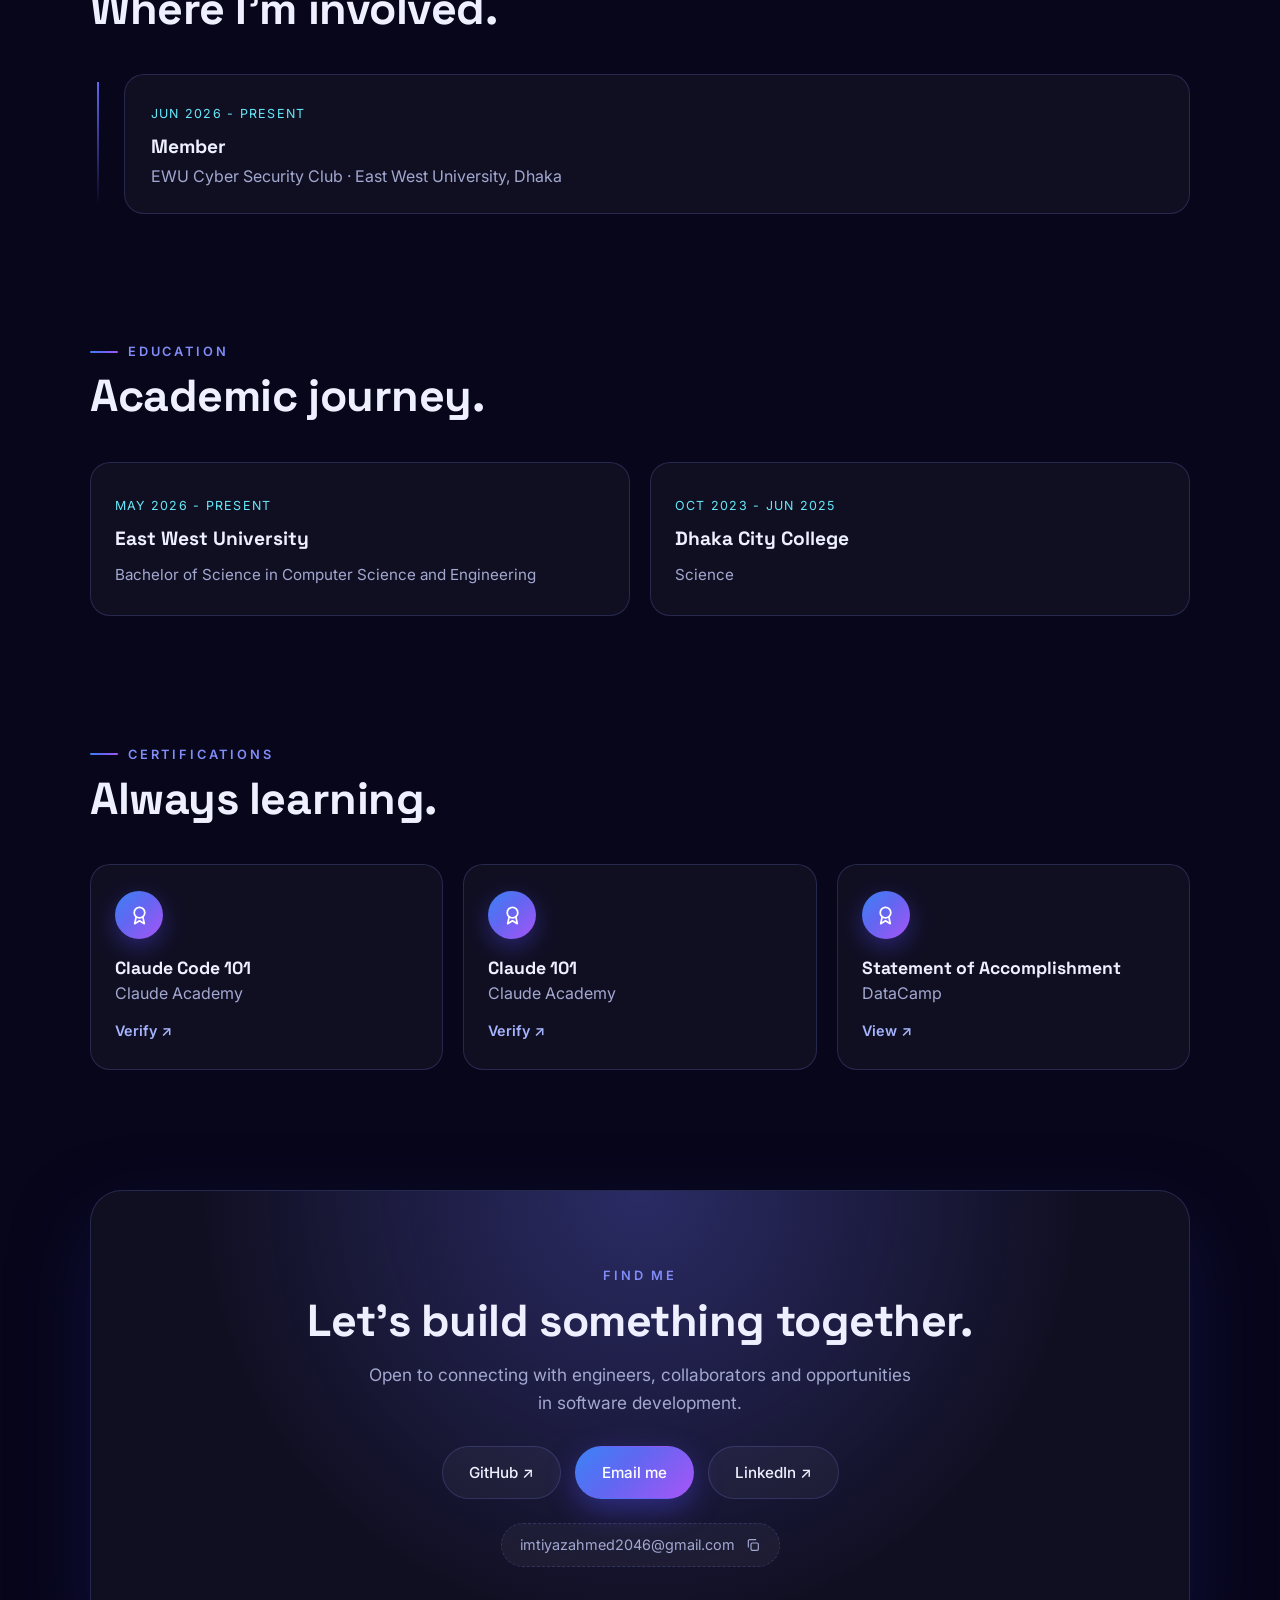
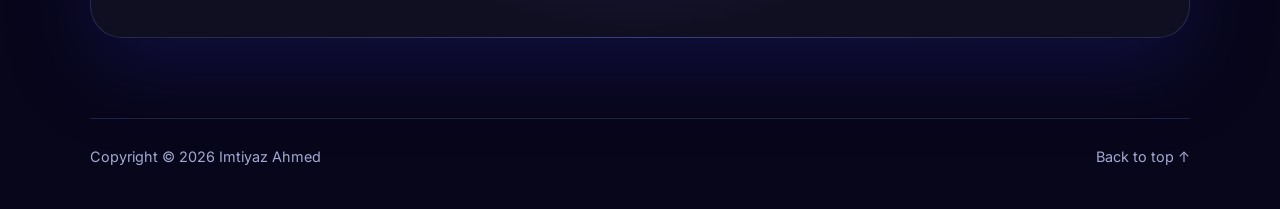
==== commit 660e023f: "Fixed Mobile nav menu animation" ====
--- a/index.html
+++ b/index.html
@@ -120,7 +120,7 @@
       <a href="#works">Works</a>
       <a href="#skills">Skills</a>
       <a href="#experience">Experience</a>
-      <!-- <a href="#education">Education</a> -->
+      <a href="#education">Education</a>
       <a href="#certifications">Certificates</a>
       <a href="#contact" class="nav-cta">Contact</a>
     </nav>
@@ -374,10 +374,10 @@
           <a href="mailto:imtiyazahmed2046@gmail.com" class="btn btn-primary">Email me</a>
           <a href="https://www.linkedin.com/in/imtiyazahmed10/" target="_blank" rel="me noopener"
             class="btn btn-ghost">LinkedIn ↗</a>
-          <a href="https://www.instagram.com/imtyz_here/" target="_blank" rel="me noopener"
+          <!-- <a href="https://www.instagram.com/imtyz_here/" target="_blank" rel="me noopener"
             class="btn btn-ghost">Instagram ↗</a>
           <a href="https://www.facebook.com/imtiyazahmed46" target="_blank" rel="me noopener"
-            class="btn btn-ghost">Facebook ↗</a>
+            class="btn btn-ghost">Facebook ↗</a> -->
         </div>
         <button class="copy-mail" id="copyMail" type="button" data-email="imtiyazahmed2046@gmail.com"
           aria-label="Copy email address">
--- a/assets/css/style.css
+++ b/assets/css/style.css
@@ -177,7 +177,7 @@
   border: 1px solid var(--border);
   border-radius: 999px;
   z-index: 50;
-  transition: box-shadow 0.3s, background 0.3s, top 0.3s;
+  transition: box-shadow 0.3s, background 0.3s, top 0.3s, border-radius 0.3s;
 }
 
 .nav.scrolled {
@@ -1065,16 +1065,77 @@
     flex-wrap: wrap;
   }
 
+  .menu-btn {
+    order: 2;
+    margin-left: auto;
+  }
+
   .nav-links {
-    display: none;
+    order: 3;
+    display: flex;
     flex-direction: column;
     align-items: stretch;
     width: 100%;
+    max-height: 0;
+    padding-top: 0;
+    overflow: hidden;
+    opacity: 0;
+    visibility: hidden;
+    transform: translateY(-8px);
+    transition:
+      max-height 0.45s cubic-bezier(0.22, 1, 0.36, 1),
+      padding-top 0.45s cubic-bezier(0.22, 1, 0.36, 1),
+      opacity 0.3s ease,
+      transform 0.45s cubic-bezier(0.22, 1, 0.36, 1),
+      visibility 0s linear 0.45s;
+  }
+
+  .nav-links.open {
+    max-height: 480px;
     padding-top: 12px;
-  }
-
-  .nav-links.open {
-    display: flex;
+    opacity: 1;
+    visibility: visible;
+    transform: translateY(0);
+    transition-delay: 0s;
+  }
+
+  .nav-links a {
+    opacity: 0;
+    transform: translateY(-6px);
+    transition: opacity 0.3s ease, transform 0.35s ease, color 0.2s, background 0.2s;
+  }
+
+  .nav-links.open a {
+    opacity: 1;
+    transform: none;
+  }
+
+  .nav-links.open a:nth-child(1) {
+    transition-delay: 0.05s;
+  }
+
+  .nav-links.open a:nth-child(2) {
+    transition-delay: 0.09s;
+  }
+
+  .nav-links.open a:nth-child(3) {
+    transition-delay: 0.13s;
+  }
+
+  .nav-links.open a:nth-child(4) {
+    transition-delay: 0.17s;
+  }
+
+  .nav-links.open a:nth-child(5) {
+    transition-delay: 0.21s;
+  }
+
+  .nav-links.open a:nth-child(6) {
+    transition-delay: 0.25s;
+  }
+
+  .nav-links.open a:nth-child(7) {
+    transition-delay: 0.29s;
   }
 
   .nav-links a {
